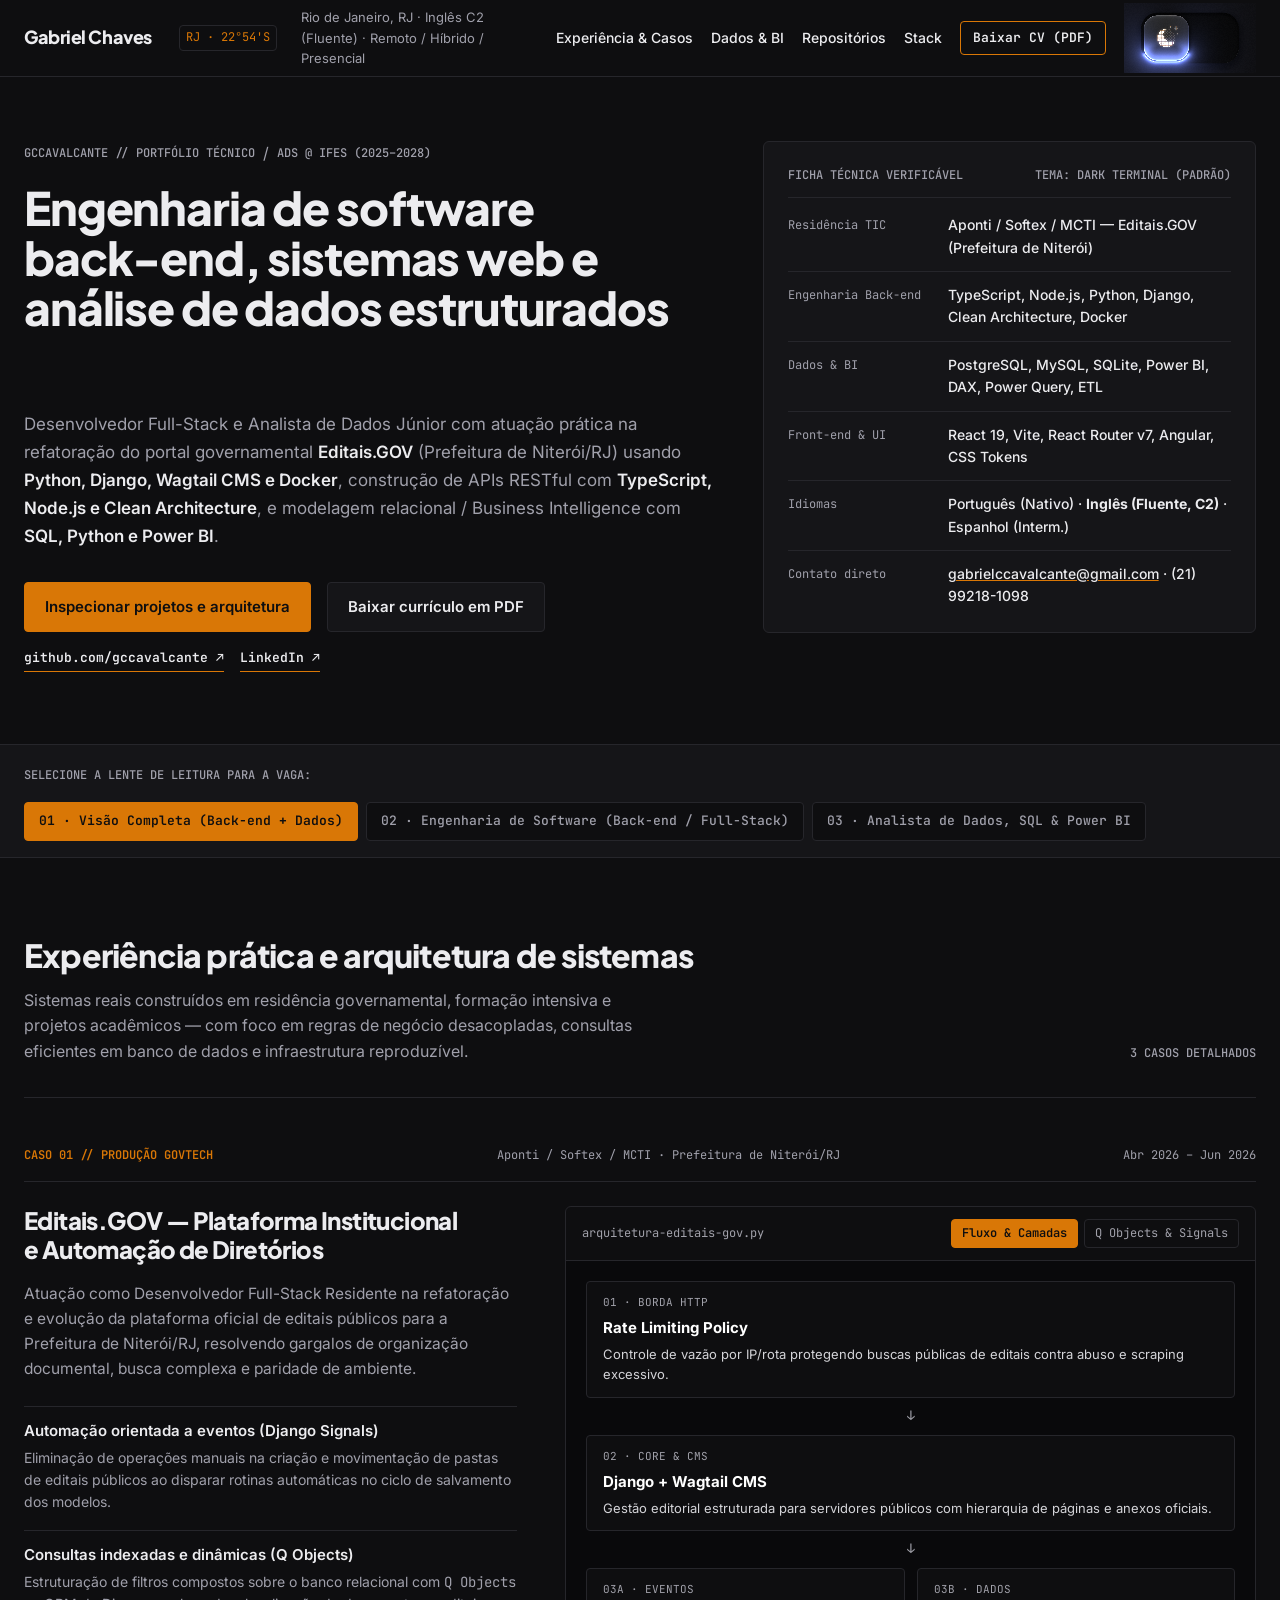
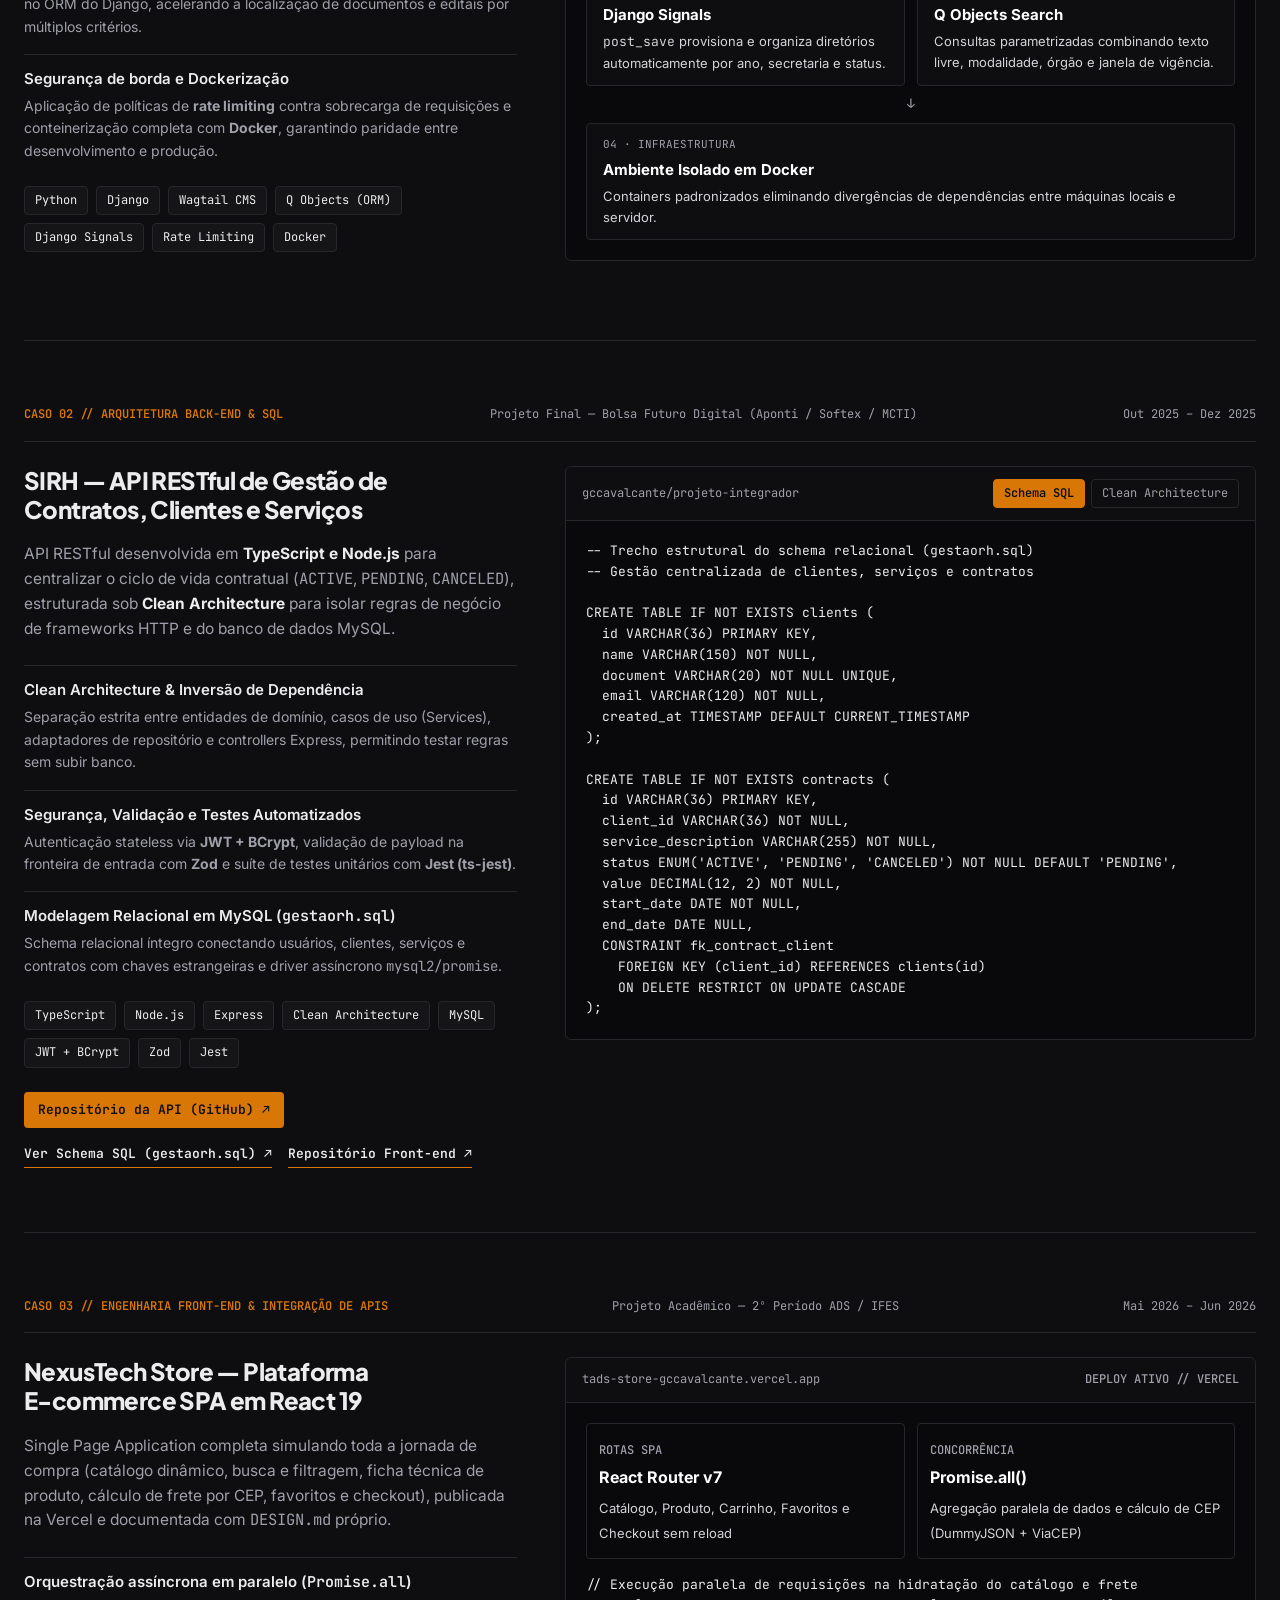
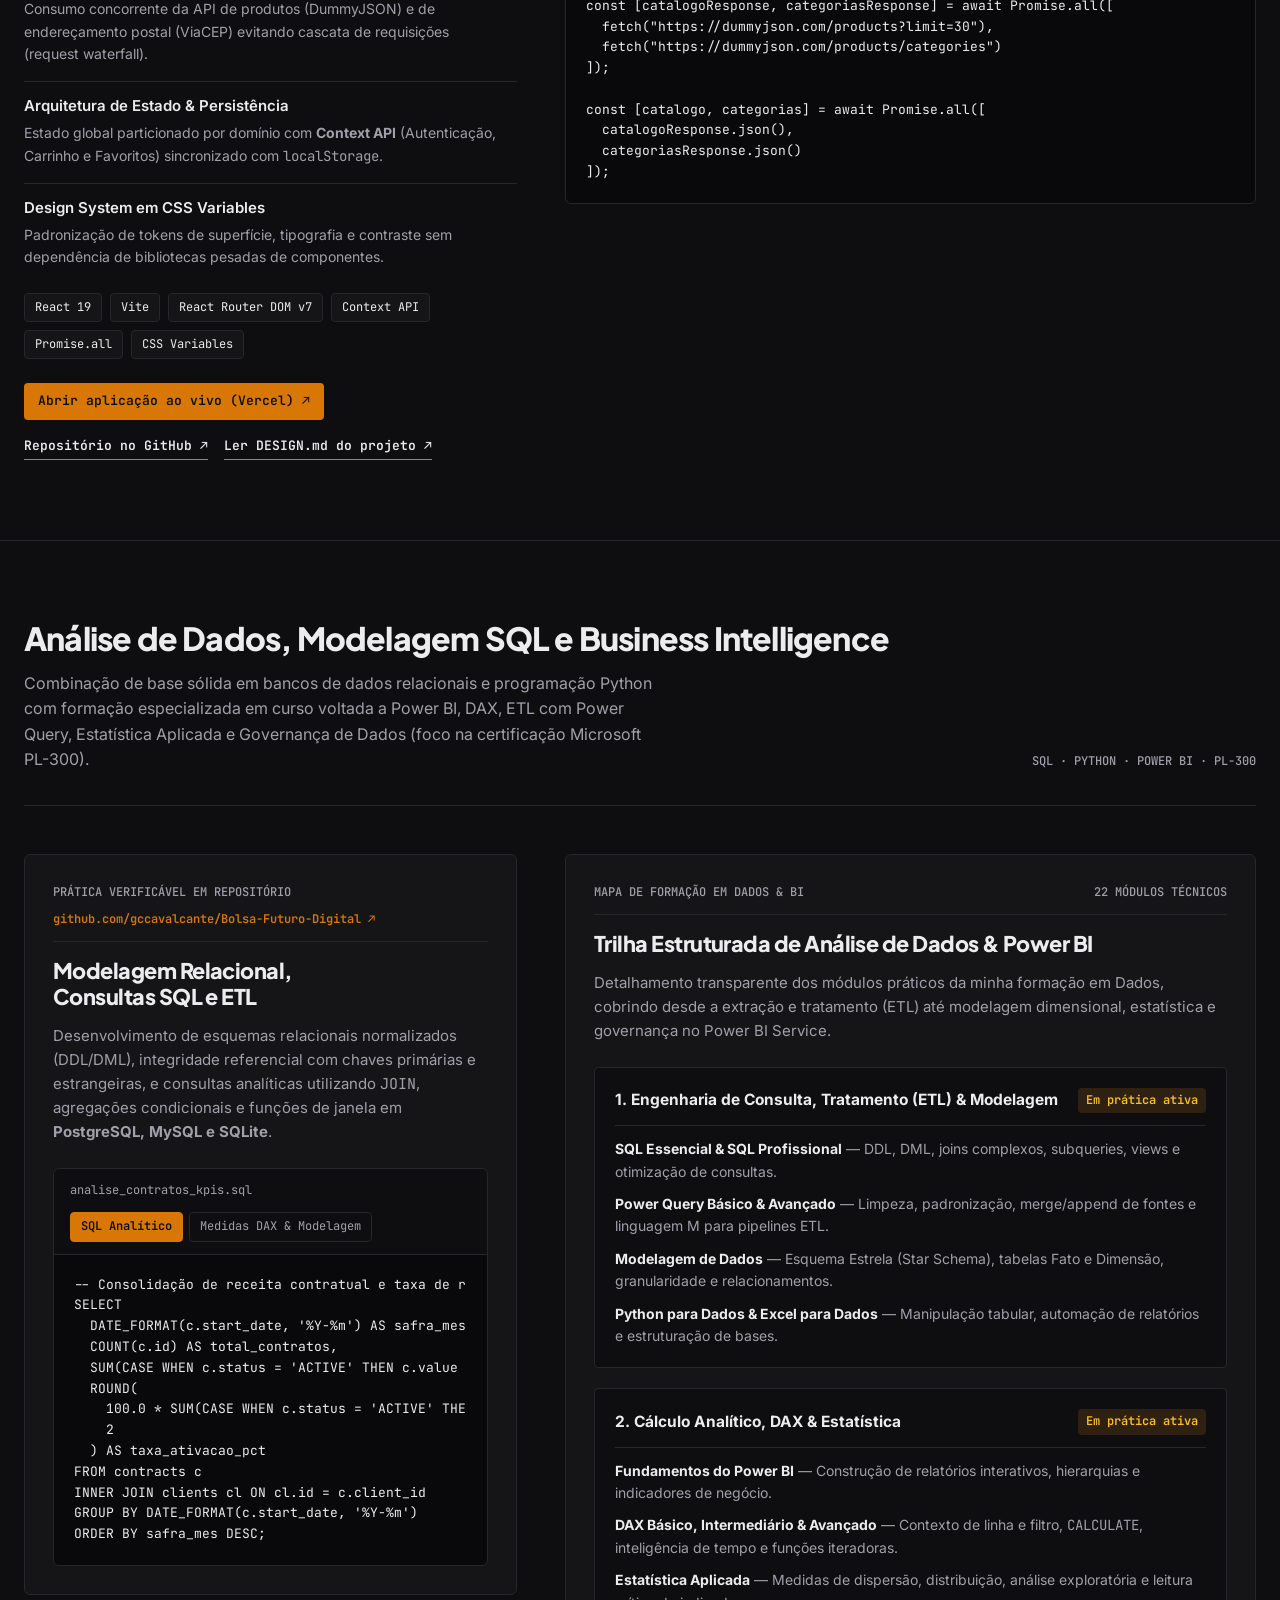
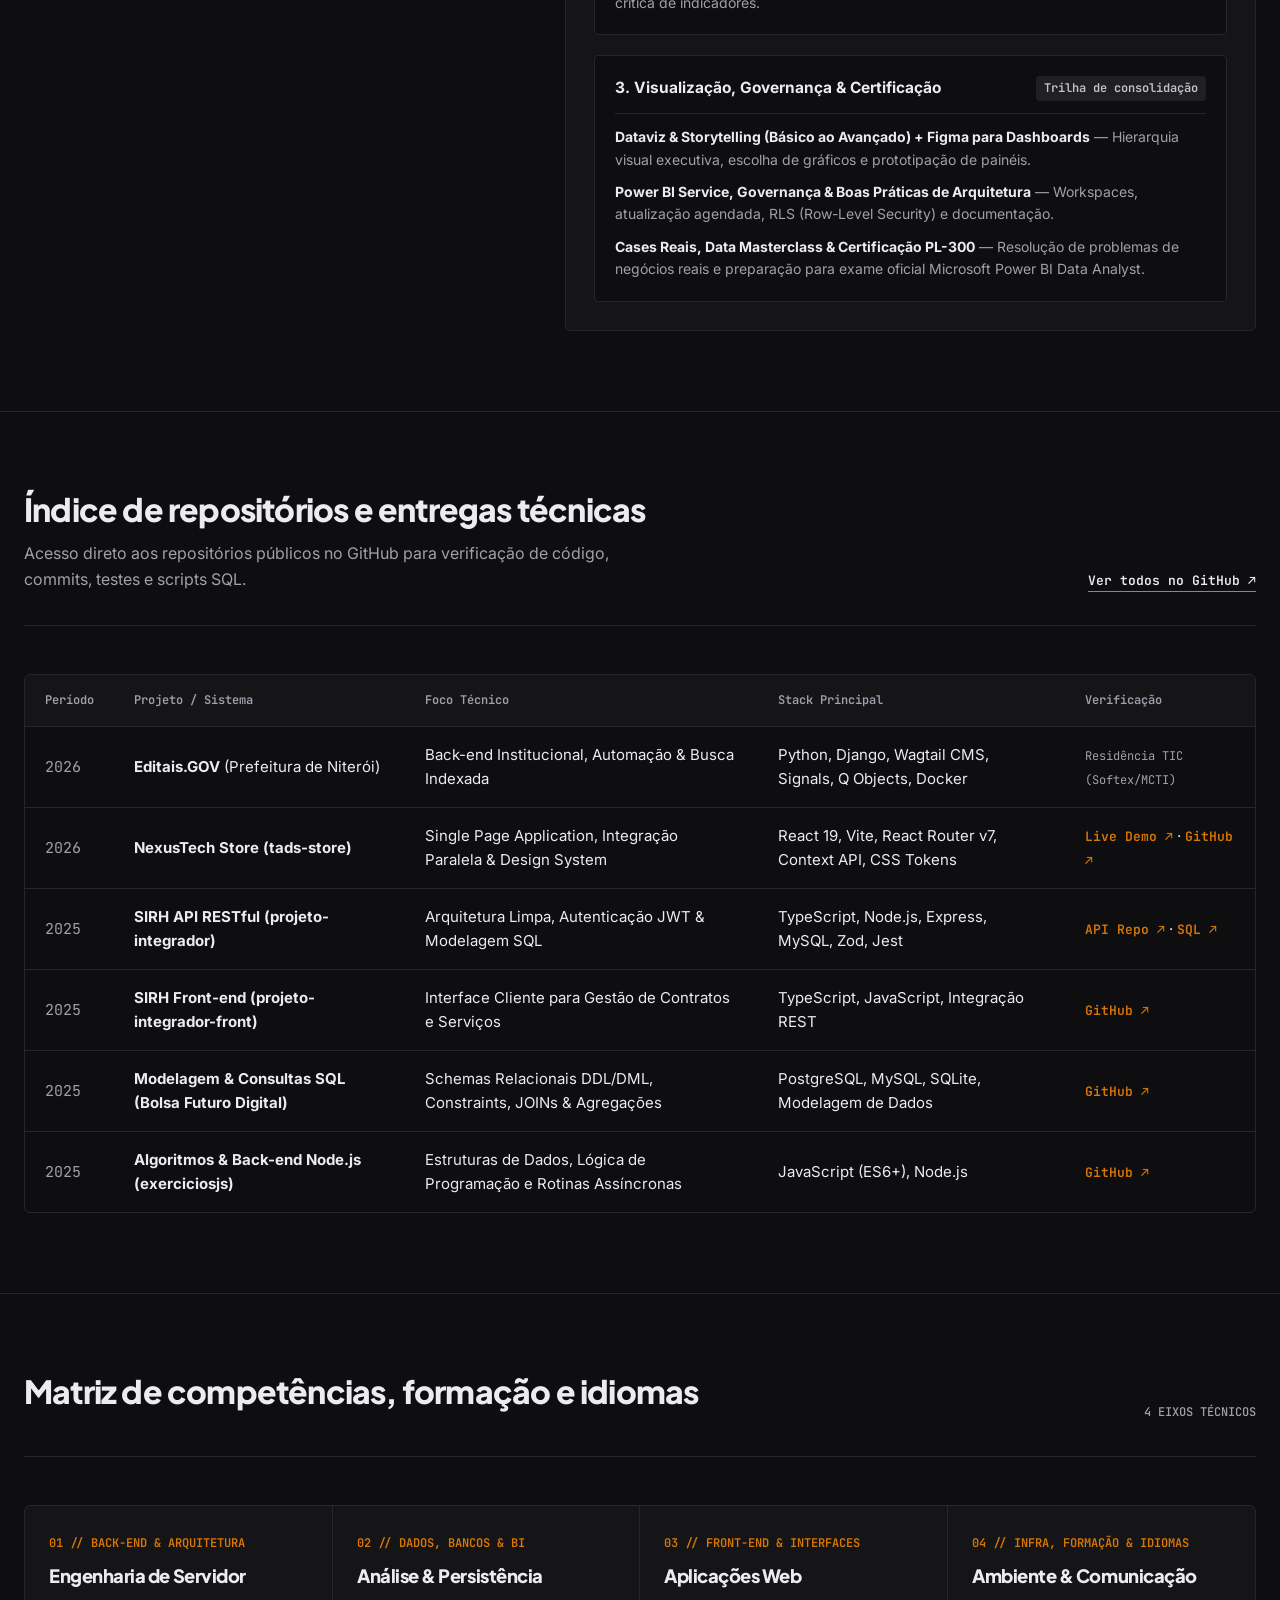
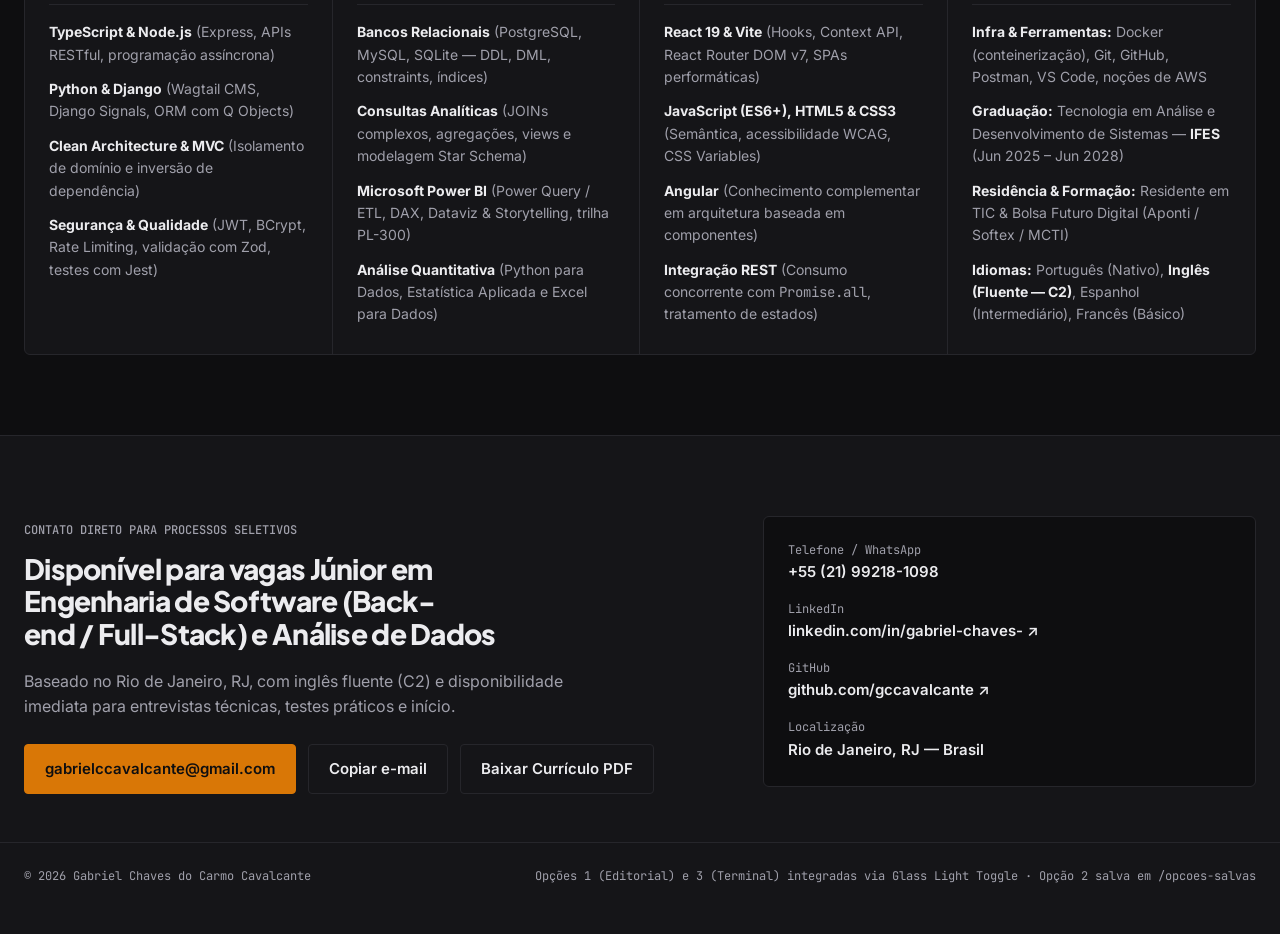
==== index.html @ 75390a4c "feat: portfolio tecnico Gabriel Chaves com WebGL2 Glass Light Toggle" ====
<!DOCTYPE html>
<html lang="pt-BR" data-direction="terminal" data-lens="all">
<head>
  <meta charset="UTF-8" />
  <meta name="viewport" content="width=device-width, initial-scale=1.0" />
  <title>Gabriel Chaves — Engenharia de Software (Back-end & Full-Stack) e Análise de Dados</title>
  <meta name="description" content="Portfólio técnico de Gabriel Chaves do Carmo Cavalcante. Desenvolvedor Full-Stack (TypeScript, Node.js, Python/Django, React) e Analista de Dados (SQL, Power BI, DAX, ETL) no Rio de Janeiro." />
  <link rel="preconnect" href="https://fonts.googleapis.com" />
  <link rel="preconnect" href="https://fonts.gstatic.com" crossorigin />
  <link href="https://fonts.googleapis.com/css2?family=IBM+Plex+Mono:wght@400;500;600&family=Inter:wght@400;500;600;700&family=JetBrains+Mono:wght@400;500;600&family=Plus+Jakarta+Sans:wght@600;700;800&family=Source+Sans+3:wght@400;600;700&family=Space+Grotesk:wght@600;700&family=Syne:wght@700;800&display=swap" rel="stylesheet" />
  <link rel="stylesheet" href="./styles.css" />
</head>
<body>
  <a class="skip-link" href="#conteudo-principal">Ir para o conteúdo principal</a>

  <!-- CABEÇALHO ESTRUTURAL COM GLASS LIGHT TOGGLE -->
  <header class="site-header">
    <div class="shell header-grid">
      <div class="brand-cell">
        <a href="#topo" class="brand-name">Gabriel Chaves</a>
        <span class="meta-tag spec-coord" aria-hidden="true">RJ · 22°54'S</span>
      </div>
      <div class="status-cell">
        <span class="meta-inline">Rio de Janeiro, RJ · Inglês C2 (Fluente) · Remoto / Híbrido / Presencial</span>
      </div>
      <nav class="nav-cell" aria-label="Navegação principal">
        <a href="#experiencia">Experiência &amp; Casos</a>
        <a href="#dados">Dados &amp; BI</a>
        <a href="#arquivo">Repositórios</a>
        <a href="#matriz">Stack</a>
        <a href="./curriculo-gabriel-chaves.pdf" download="Curriculo-Gabriel-Chaves.pdf" class="nav-cv-link">Baixar CV (PDF)</a>
        <div class="header-toggle-slot">
          <canvas
            id="glass-toggle-header"
            class="glass-toggle-canvas"
            width="280"
            height="148"
            role="switch"
            tabindex="0"
            aria-checked="false"
            aria-label="Alternar entre Tema Escuro (Padrão) e Tema Claro. Clique ou arraste a lente."
          ></canvas>
        </div>
      </nav>
    </div>
  </header>

  <main id="conteudo-principal">
    <!-- HERO ASSIMÉTRICO (7 / 5 COLUNAS) -->
    <section id="topo" class="hero-section">
      <div class="shell hero-grid">
        <div class="hero-main">
          <div class="direction-badge-line">
            <span class="meta-code">GCCAVALCANTE // PORTFÓLIO TÉCNICO</span>
            <span class="meta-sep">/</span>
            <span class="meta-code">ADS @ IFES (2025–2028)</span>
          </div>

          <h1 class="hero-title" id="hero-headline">
            Engenharia de software back-end, sistemas web e análise de dados estruturados
          </h1>

          <p class="hero-lead" id="hero-summary">
            Desenvolvedor Full-Stack e Analista de Dados Júnior com atuação prática na refatoração do portal governamental <strong>Editais.GOV</strong> (Prefeitura de Niterói/RJ) usando <strong>Python, Django, Wagtail CMS e Docker</strong>, construção de APIs RESTful com <strong>TypeScript, Node.js e Clean Architecture</strong>, e modelagem relacional / Business Intelligence com <strong>SQL, Python e Power BI</strong>.
          </p>

          <div class="hero-actions">
            <a href="#experiencia" class="btn-primary">Inspecionar projetos e arquitetura</a>
            <a href="./curriculo-gabriel-chaves.pdf" download="Curriculo-Gabriel-Chaves.pdf" class="btn-secondary">Baixar currículo em PDF</a>
            <a href="https://github.com/gccavalcante" target="_blank" rel="noopener noreferrer" class="text-action-link">github.com/gccavalcante ↗</a>
            <a href="https://www.linkedin.com/in/gabriel-chaves-/" target="_blank" rel="noopener noreferrer" class="text-action-link">LinkedIn ↗</a>
          </div>
        </div>

        <aside class="hero-dossier" aria-label="Ficha técnica resumida">
          <div class="dossier-header">
            <span class="meta-code">FICHA TÉCNICA VERIFICÁVEL</span>
            <span class="meta-code" id="theme-status-label">TEMA PADRÃO: DARK TERMINAL</span>
          </div>
          <dl class="dossier-list">
            <div class="dossier-row">
              <dt>Residência TIC</dt>
              <dd>Aponti / Softex / MCTI — Editais.GOV (Prefeitura de Niterói)</dd>
            </div>
            <div class="dossier-row">
              <dt>Engenharia Back-end</dt>
              <dd>TypeScript, Node.js, Python, Django, Clean Architecture, Docker</dd>
            </div>
            <div class="dossier-row">
              <dt>Dados &amp; BI</dt>
              <dd>PostgreSQL, MySQL, SQLite, Power BI, DAX, Power Query, ETL</dd>
            </div>
            <div class="dossier-row">
              <dt>Front-end &amp; UI</dt>
              <dd>React 19, Vite, React Router v7, Angular, CSS Tokens</dd>
            </div>
            <div class="dossier-row">
              <dt>Idiomas</dt>
              <dd>Português (Nativo) · <strong>Inglês (Fluente, C2)</strong> · Espanhol (Interm.)</dd>
            </div>
            <div class="dossier-row">
              <dt>Contato direto</dt>
              <dd><a href="mailto:gabrielccavalcante@gmail.com">gabrielccavalcante@gmail.com</a> · (21) 99218-1098</dd>
            </div>
          </dl>
        </aside>
      </div>
    </section>

    <!-- SELETOR DE LENTE TÉCNICA (ELEMENTO EXCLUSIVO DO PORTFÓLIO) -->
    <section class="lens-bar-section" aria-label="Filtro de foco por área de atuação">
      <div class="shell lens-bar-grid">
        <div class="lens-label-col">
          <span class="meta-code">SELECIONE A LENTE DE LEITURA PARA A VAGA:</span>
        </div>
        <div class="lens-controls" role="group" aria-label="Filtrar portfólio por foco">
          <button type="button" class="lens-btn is-active" data-lens-target="all" aria-pressed="true">
            01 · Visão Completa (Back-end + Dados)
          </button>
          <button type="button" class="lens-btn" data-lens-target="backend" aria-pressed="false">
            02 · Engenharia de Software (Back-end / Full-Stack)
          </button>
          <button type="button" class="lens-btn" data-lens-target="data" aria-pressed="false">
            03 · Analista de Dados, SQL &amp; Power BI
          </button>
        </div>
      </div>
    </section>

    <!-- SEÇÃO 1 · EXPERIÊNCIA EM PRODUÇÃO E ESTUDOS DE CASO DE ENGENHARIA -->
    <section id="experiencia" class="cases-section">
      <div class="shell">
        <div class="section-heading-row">
          <div>
            <h2 class="section-title">Experiência prática e arquitetura de sistemas</h2>
            <p class="section-desc">
              Sistemas reais construídos em residência governamental, formação intensiva e projetos acadêmicos — com foco em regras de negócio desacopladas, consultas eficientes em banco de dados e infraestrutura reproduzível.
            </p>
          </div>
          <div class="section-meta-col">
            <span class="meta-code">3 CASOS DETALHADOS</span>
          </div>
        </div>

        <!-- CASO 01: EDITAIS.GOV -->
        <article class="case-study" data-domain="backend data">
          <div class="case-meta-strip">
            <span class="case-index">CASO 01 // PRODUÇÃO GOVTECH</span>
            <span class="case-org">Aponti / Softex / MCTI · Prefeitura de Niterói/RJ</span>
            <span class="case-date">Abr 2026 – Jun 2026</span>
          </div>

          <div class="case-body-grid">
            <div class="case-narrative">
              <h3 class="case-title">Editais.GOV — Plataforma Institucional e Automação de Diretórios</h3>
              <p class="case-summary">
                Atuação como Desenvolvedor Full-Stack Residente na refatoração e evolução da plataforma oficial de editais públicos para a Prefeitura de Niterói/RJ, resolvendo gargalos de organização documental, busca complexa e paridade de ambiente.
              </p>

              <dl class="decision-grid">
                <div class="decision-item">
                  <dt>Automação orientada a eventos (Django Signals)</dt>
                  <dd>Eliminação de operações manuais na criação e movimentação de pastas de editais públicos ao disparar rotinas automáticas no ciclo de salvamento dos modelos.</dd>
                </div>
                <div class="decision-item">
                  <dt>Consultas indexadas e dinâmicas (Q Objects)</dt>
                  <dd>Estruturação de filtros compostos sobre o banco relacional com <code>Q Objects</code> no ORM do Django, acelerando a localização de documentos e editais por múltiplos critérios.</dd>
                </div>
                <div class="decision-item">
                  <dt>Segurança de borda e Dockerização</dt>
                  <dd>Aplicação de políticas de <strong>rate limiting</strong> contra sobrecarga de requisições e conteinerização completa com <strong>Docker</strong>, garantindo paridade entre desenvolvimento e produção.</dd>
                </div>
              </dl>

              <div class="stack-row" aria-label="Tecnologias utilizadas no Editais.GOV">
                <span class="tech-tag">Python</span>
                <span class="tech-tag">Django</span>
                <span class="tech-tag">Wagtail CMS</span>
                <span class="tech-tag">Q Objects (ORM)</span>
                <span class="tech-tag">Django Signals</span>
                <span class="tech-tag">Rate Limiting</span>
                <span class="tech-tag">Docker</span>
              </div>
            </div>

            <div class="case-artifact">
              <div class="artifact-window">
                <div class="artifact-header">
                  <span class="artifact-title">arquitetura-editais-gov.py</span>
                  <div class="artifact-tabs" role="tablist" aria-label="Inspeção técnica Editais.GOV">
                    <button type="button" class="artifact-tab is-active" data-tab-group="editais" data-tab-target="editais-flow" role="tab" aria-selected="true">Fluxo &amp; Camadas</button>
                    <button type="button" class="artifact-tab" data-tab-group="editais" data-tab-target="editais-code" role="tab" aria-selected="false">Q Objects &amp; Signals</button>
                  </div>
                </div>

                <div class="artifact-panel is-active" id="editais-flow" role="tabpanel">
                  <div class="arch-diagram">
                    <div class="arch-node">
                      <span class="arch-step">01 · BORDA HTTP</span>
                      <strong>Rate Limiting Policy</strong>
                      <p>Controle de vazão por IP/rota protegendo buscas públicas de editais contra abuso e scraping excessivo.</p>
                    </div>
                    <div class="arch-connector" aria-hidden="true">↓</div>
                    <div class="arch-node">
                      <span class="arch-step">02 · CORE &amp; CMS</span>
                      <strong>Django + Wagtail CMS</strong>
                      <p>Gestão editorial estruturada para servidores públicos com hierarquia de páginas e anexos oficiais.</p>
                    </div>
                    <div class="arch-connector" aria-hidden="true">↓</div>
                    <div class="arch-split">
                      <div class="arch-node">
                        <span class="arch-step">03A · EVENTOS</span>
                        <strong>Django Signals</strong>
                        <p><code>post_save</code> provisiona e organiza diretórios automaticamente por ano, secretaria e status.</p>
                      </div>
                      <div class="arch-node">
                        <span class="arch-step">03B · DADOS</span>
                        <strong>Q Objects Search</strong>
                        <p>Consultas parametrizadas combinando texto livre, modalidade, órgão e janela de vigência.</p>
                      </div>
                    </div>
                    <div class="arch-connector" aria-hidden="true">↓</div>
                    <div class="arch-node">
                      <span class="arch-step">04 · INFRAESTRUTURA</span>
                      <strong>Ambiente Isolado em Docker</strong>
                      <p>Containers padronizados eliminando divergências de dependências entre máquinas locais e servidor.</p>
                    </div>
                  </div>
                </div>

                <div class="artifact-panel" id="editais-code" role="tabpanel" hidden>
<pre class="code-view"><code># Estrutura representativa da busca indexada (Q Objects)
# e automação de diretórios com Django Signals

from django.db.models import Q
from django.db.models.signals import post_save
from django.dispatch import receiver

def buscar_editais_indexados(termo: str, secretaria: str | None, status: str | None):
    filtro = Q(publicado=True)
    if termo:
        filtro &amp;= (
            Q(numero_edital__icontains=termo)
            | Q(titulo__icontains=termo)
            | Q(objeto_resumo__icontains=termo)
        )
    if secretaria:
        filtro &amp;= Q(secretaria__sigla__iexact=secretaria)
    if status:
        filtro &amp;= Q(situacao=status)

    return (
        EditalPagina.objects.filter(filtro)
        .select_related("secretaria")
        .order_by("-data_publicacao")
    )

@receiver(post_save, sender=EditalPagina)
def organizar_diretorio_edital(sender, instance, created, **kwargs):
    # Garante árvore padronizada /ano/secretaria/numero_edital sem ação manual
    instance.sincronizar_estrutura_arquivos()</code></pre>
                </div>
              </div>
            </div>
          </div>
        </article>

        <!-- CASO 02: SIRH API RESTFUL -->
        <article class="case-study" data-domain="backend data">
          <div class="case-meta-strip">
            <span class="case-index">CASO 02 // ARQUITETURA BACK-END &amp; SQL</span>
            <span class="case-org">Projeto Final — Bolsa Futuro Digital (Aponti / Softex / MCTI)</span>
            <span class="case-date">Out 2025 – Dez 2025</span>
          </div>

          <div class="case-body-grid">
            <div class="case-narrative">
              <h3 class="case-title">SIRH — API RESTful de Gestão de Contratos, Clientes e Serviços</h3>
              <p class="case-summary">
                API RESTful desenvolvida em <strong>TypeScript e Node.js</strong> para centralizar o ciclo de vida contratual (<code>ACTIVE</code>, <code>PENDING</code>, <code>CANCELED</code>), estruturada sob <strong>Clean Architecture</strong> para isolar regras de negócio de frameworks HTTP e do banco de dados MySQL.
              </p>

              <dl class="decision-grid">
                <div class="decision-item">
                  <dt>Clean Architecture &amp; Inversão de Dependência</dt>
                  <dd>Separação estrita entre entidades de domínio, casos de uso (Services), adaptadores de repositório e controllers Express, permitindo testar regras sem subir banco.</dd>
                </div>
                <div class="decision-item">
                  <dt>Segurança, Validação e Testes Automatizados</dt>
                  <dd>Autenticação stateless via <strong>JWT + BCrypt</strong>, validação de payload na fronteira de entrada com <strong>Zod</strong> e suíte de testes unitários com <strong>Jest (ts-jest)</strong>.</dd>
                </div>
                <div class="decision-item">
                  <dt>Modelagem Relacional em MySQL (<code>gestaorh.sql</code>)</dt>
                  <dd>Schema relacional íntegro conectando usuários, clientes, serviços e contratos com chaves estrangeiras e driver assíncrono <code>mysql2/promise</code>.</dd>
                </div>
              </dl>

              <div class="stack-row" aria-label="Tecnologias utilizadas no SIRH">
                <span class="tech-tag">TypeScript</span>
                <span class="tech-tag">Node.js</span>
                <span class="tech-tag">Express</span>
                <span class="tech-tag">Clean Architecture</span>
                <span class="tech-tag">MySQL</span>
                <span class="tech-tag">JWT + BCrypt</span>
                <span class="tech-tag">Zod</span>
                <span class="tech-tag">Jest</span>
              </div>

              <div class="case-links">
                <a href="https://github.com/gccavalcante/projeto-integrador" target="_blank" rel="noopener noreferrer" class="case-link-primary">Repositório da API (GitHub) ↗</a>
                <a href="https://github.com/gccavalcante/projeto-integrador/blob/main/gestaorh.sql" target="_blank" rel="noopener noreferrer" class="case-link-secondary">Ver Schema SQL (gestaorh.sql) ↗</a>
                <a href="https://github.com/gccavalcante/projeto-integrador-front" target="_blank" rel="noopener noreferrer" class="case-link-secondary">Repositório Front-end ↗</a>
              </div>
            </div>

            <div class="case-artifact">
              <div class="artifact-window">
                <div class="artifact-header">
                  <span class="artifact-title">gccavalcante/projeto-integrador</span>
                  <div class="artifact-tabs" role="tablist" aria-label="Inspeção técnica SIRH">
                    <button type="button" class="artifact-tab is-active" data-tab-group="sirh" data-tab-target="sirh-sql" role="tab" aria-selected="true">Schema SQL</button>
                    <button type="button" class="artifact-tab" data-tab-group="sirh" data-tab-target="sirh-clean" role="tab" aria-selected="false">Clean Architecture</button>
                  </div>
                </div>

                <div class="artifact-panel is-active" id="sirh-sql" role="tabpanel">
<pre class="code-view"><code>-- Trecho estrutural do schema relacional (gestaorh.sql)
-- Gestão centralizada de clientes, serviços e contratos

CREATE TABLE IF NOT EXISTS clients (
  id VARCHAR(36) PRIMARY KEY,
  name VARCHAR(150) NOT NULL,
  document VARCHAR(20) NOT NULL UNIQUE,
  email VARCHAR(120) NOT NULL,
  created_at TIMESTAMP DEFAULT CURRENT_TIMESTAMP
);

CREATE TABLE IF NOT EXISTS contracts (
  id VARCHAR(36) PRIMARY KEY,
  client_id VARCHAR(36) NOT NULL,
  service_description VARCHAR(255) NOT NULL,
  status ENUM('ACTIVE', 'PENDING', 'CANCELED') NOT NULL DEFAULT 'PENDING',
  value DECIMAL(12, 2) NOT NULL,
  start_date DATE NOT NULL,
  end_date DATE NULL,
  CONSTRAINT fk_contract_client
    FOREIGN KEY (client_id) REFERENCES clients(id)
    ON DELETE RESTRICT ON UPDATE CASCADE
);</code></pre>
                </div>

                <div class="artifact-panel" id="sirh-clean" role="tabpanel" hidden>
<pre class="code-view"><code>src/
├── domain/            # Entidades e interfaces de contrato puras
│   ├── entities/      # Regras de transição ACTIVE / PENDING / CANCELED
│   └── repositories/  # Contratos desacoplados do MySQL
├── services/          # Casos de uso e orquestração de negócio
├── controllers/       # Recepção HTTP, validação Zod e códigos REST
├── adapters/          # Implementação mysql2/promise + middlewares JWT
└── tests/             # Testes unitários isolados com Jest + ts-jest</code></pre>
                </div>
              </div>
            </div>
          </div>
        </article>

        <!-- CASO 03: NEXUSTECH STORE -->
        <article class="case-study" data-domain="backend">
          <div class="case-meta-strip">
            <span class="case-index">CASO 03 // ENGENHARIA FRONT-END &amp; INTEGRAÇÃO DE APIS</span>
            <span class="case-org">Projeto Acadêmico — 2º Período ADS / IFES</span>
            <span class="case-date">Mai 2026 – Jun 2026</span>
          </div>

          <div class="case-body-grid">
            <div class="case-narrative">
              <h3 class="case-title">NexusTech Store — Plataforma E-commerce SPA em React 19</h3>
              <p class="case-summary">
                Single Page Application completa simulando toda a jornada de compra (catálogo dinâmico, busca e filtragem, ficha técnica de produto, cálculo de frete por CEP, favoritos e checkout), publicada na Vercel e documentada com <code>DESIGN.md</code> próprio.
              </p>

              <dl class="decision-grid">
                <div class="decision-item">
                  <dt>Orquestração assíncrona em paralelo (<code>Promise.all</code>)</dt>
                  <dd>Consumo concorrente da API de produtos (DummyJSON) e de endereçamento postal (ViaCEP) evitando cascata de requisições (request waterfall).</dd>
                </div>
                <div class="decision-item">
                  <dt>Arquitetura de Estado &amp; Persistência</dt>
                  <dd>Estado global particionado por domínio com <strong>Context API</strong> (Autenticação, Carrinho e Favoritos) sincronizado com <code>localStorage</code>.</dd>
                </div>
                <div class="decision-item">
                  <dt>Design System em CSS Variables</dt>
                  <dd>Padronização de tokens de superfície, tipografia e contraste sem dependência de bibliotecas pesadas de componentes.</dd>
                </div>
              </dl>

              <div class="stack-row" aria-label="Tecnologias utilizadas na NexusTech Store">
                <span class="tech-tag">React 19</span>
                <span class="tech-tag">Vite</span>
                <span class="tech-tag">React Router DOM v7</span>
                <span class="tech-tag">Context API</span>
                <span class="tech-tag">Promise.all</span>
                <span class="tech-tag">CSS Variables</span>
              </div>

              <div class="case-links">
                <a href="https://tads-store-gccavalcante.vercel.app/" target="_blank" rel="noopener noreferrer" class="case-link-primary">Abrir aplicação ao vivo (Vercel) ↗</a>
                <a href="https://github.com/gccavalcante/tads-store" target="_blank" rel="noopener noreferrer" class="case-link-secondary">Repositório no GitHub ↗</a>
                <a href="https://github.com/gccavalcante/tads-store/blob/main/DESIGN.md" target="_blank" rel="noopener noreferrer" class="case-link-secondary">Ler DESIGN.md do projeto ↗</a>
              </div>
            </div>

            <div class="case-artifact">
              <div class="artifact-window">
                <div class="artifact-header">
                  <span class="artifact-title">tads-store-gccavalcante.vercel.app</span>
                  <span class="meta-code">DEPLOY ATIVO // VERCEL</span>
                </div>
                <div class="artifact-panel is-active">
                  <div class="spa-architecture-spec">
                    <div class="spa-metric-grid">
                      <div class="spa-metric-cell">
                        <span class="meta-code">ROTAS SPA</span>
                        <strong>React Router v7</strong>
                        <span>Catálogo, Produto, Carrinho, Favoritos e Checkout sem reload</span>
                      </div>
                      <div class="spa-metric-cell">
                        <span class="meta-code">CONCORRÊNCIA</span>
                        <strong>Promise.all()</strong>
                        <span>Agregação paralela de dados e cálculo de CEP (DummyJSON + ViaCEP)</span>
                      </div>
                    </div>
<pre class="code-view"><code>// Execução paralela de requisições na hidratação do catálogo e frete
const [catalogoResponse, categoriasResponse] = await Promise.all([
  fetch("https://dummyjson.com/products?limit=30"),
  fetch("https://dummyjson.com/products/categories")
]);

const [catalogo, categorias] = await Promise.all([
  catalogoResponse.json(),
  categoriasResponse.json()
]);</code></pre>
                  </div>
                </div>
              </div>
            </div>
          </div>
        </article>
      </div>
    </section>

    <!-- SEÇÃO 2 · ENGENHARIA & ANÁLISE DE DADOS (SQL + TRILHA POWER BI / ANALYTICS) -->
    <section id="dados" class="data-section" data-domain="data">
      <div class="shell">
        <div class="section-heading-row">
          <div>
            <h2 class="section-title">Análise de Dados, Modelagem SQL e Business Intelligence</h2>
            <p class="section-desc">
              Combinação de base sólida em bancos de dados relacionais e programação Python com formação especializada em curso voltada a Power BI, DAX, ETL com Power Query, Estatística Aplicada e Governança de Dados (foco na certificação Microsoft PL-300).
            </p>
          </div>
          <div class="section-meta-col">
            <span class="meta-code">SQL · PYTHON · POWER BI · PL-300</span>
          </div>
        </div>

        <div class="data-split-grid">
          <!-- COLUNA ESQUERDA: PRÁTICA SQL, MODELAGEM & CONSULTAS ANALÍTICAS -->
          <div class="data-practice-col">
            <div class="data-card-block">
              <div class="block-header-line">
                <span class="meta-code">PRÁTICA VERIFICÁVEL EM REPOSITÓRIO</span>
                <a href="https://github.com/gccavalcante/Bolsa-Futuro-Digital" target="_blank" rel="noopener noreferrer" class="inline-repo-link">github.com/gccavalcante/Bolsa-Futuro-Digital ↗</a>
              </div>
              <h3 class="subsection-title">Modelagem Relacional, Consultas SQL e ETL</h3>
              <p class="subsection-text">
                Desenvolvimento de esquemas relacionais normalizados (DDL/DML), integridade referencial com chaves primárias e estrangeiras, e consultas analíticas utilizando <code>JOIN</code>, agregações condicionais e funções de janela em <strong>PostgreSQL, MySQL e SQLite</strong>.
              </p>

              <div class="artifact-window data-sql-window">
                <div class="artifact-header">
                  <span class="artifact-title">analise_contratos_kpis.sql</span>
                  <div class="artifact-tabs" role="tablist" aria-label="Exemplos de consultas de dados">
                    <button type="button" class="artifact-tab is-active" data-tab-group="dataquery" data-tab-target="query-sql" role="tab" aria-selected="true">SQL Analítico</button>
                    <button type="button" class="artifact-tab" data-tab-group="dataquery" data-tab-target="query-dax" role="tab" aria-selected="false">Medidas DAX &amp; Modelagem</button>
                  </div>
                </div>
                <div class="artifact-panel is-active" id="query-sql" role="tabpanel">
<pre class="code-view"><code>-- Consolidação de receita contratual e taxa de retenção por status
SELECT
  DATE_FORMAT(c.start_date, '%Y-%m') AS safra_mes,
  COUNT(c.id) AS total_contratos,
  SUM(CASE WHEN c.status = 'ACTIVE' THEN c.value ELSE 0 END) AS receita_ativa,
  ROUND(
    100.0 * SUM(CASE WHEN c.status = 'ACTIVE' THEN 1 ELSE 0 END) / COUNT(c.id),
    2
  ) AS taxa_ativacao_pct
FROM contracts c
INNER JOIN clients cl ON cl.id = c.client_id
GROUP BY DATE_FORMAT(c.start_date, '%Y-%m')
ORDER BY safra_mes DESC;</code></pre>
                </div>
                <div class="artifact-panel" id="query-dax" role="tabpanel" hidden>
<pre class="code-view"><code>// Medidas DAX sobre modelo Star Schema (FatoContratos + dCalendario)
Receita Ativa =
CALCULATE(
    SUM(fContratos[ValorContrato]),
    fContratos[Status] = "ACTIVE"
)

Receita YoY % =
VAR ReceitaAtual = [Receita Ativa]
VAR ReceitaAnoAnterior =
    CALCULATE([Receita Ativa], SAMEPERIODLASTYEAR(dCalendario[Data]))
RETURN
    DIVIDE(ReceitaAtual - ReceitaAnoAnterior, ReceitaAnoAnterior, 0)</code></pre>
                </div>
              </div>
            </div>
          </div>

          <!-- COLUNA DIREITA: MATRIZ COMPLETA DA TRILHA DE DADOS (DA IMAGEM ENVIADA) -->
          <div class="data-curriculum-col">
            <div class="data-card-block">
              <div class="block-header-line">
                <span class="meta-code">MAPA DE FORMAÇÃO EM DADOS &amp; BI</span>
                <span class="meta-code">22 MÓDULOS TÉCNICOS</span>
              </div>
              <h3 class="subsection-title">Trilha Estruturada de Análise de Dados &amp; Power BI</h3>
              <p class="subsection-text">
                Detalhamento transparente dos módulos práticos da minha formação em Dados, cobrindo desde a extração e tratamento (ETL) até modelagem dimensional, estatística e governança no Power BI Service.
              </p>

              <div class="curriculum-groups">
                <div class="curriculum-group">
                  <div class="curriculum-group-head">
                    <h4>1. Engenharia de Consulta, Tratamento (ETL) &amp; Modelagem</h4>
                    <span class="status-tag status-active">Em prática ativa</span>
                  </div>
                  <ul class="module-list">
                    <li><strong>SQL Essencial &amp; SQL Profissional</strong> — DDL, DML, joins complexos, subqueries, views e otimização de consultas.</li>
                    <li><strong>Power Query Básico &amp; Avançado</strong> — Limpeza, padronização, merge/append de fontes e linguagem M para pipelines ETL.</li>
                    <li><strong>Modelagem de Dados</strong> — Esquema Estrela (Star Schema), tabelas Fato e Dimensão, granularidade e relacionamentos.</li>
                    <li><strong>Python para Dados &amp; Excel para Dados</strong> — Manipulação tabular, automação de relatórios e estruturação de bases.</li>
                  </ul>
                </div>

                <div class="curriculum-group">
                  <div class="curriculum-group-head">
                    <h4>2. Cálculo Analítico, DAX &amp; Estatística</h4>
                    <span class="status-tag status-active">Em prática ativa</span>
                  </div>
                  <ul class="module-list">
                    <li><strong>Fundamentos do Power BI</strong> — Construção de relatórios interativos, hierarquias e indicadores de negócio.</li>
                    <li><strong>DAX Básico, Intermediário &amp; Avançado</strong> — Contexto de linha e filtro, <code>CALCULATE</code>, inteligência de tempo e funções iteradoras.</li>
                    <li><strong>Estatística Aplicada</strong> — Medidas de dispersão, distribuição, análise exploratória e leitura crítica de indicadores.</li>
                  </ul>
                </div>

                <div class="curriculum-group">
                  <div class="curriculum-group-head">
                    <h4>3. Visualização, Governança &amp; Certificação</h4>
                    <span class="status-tag status-progress">Trilha de consolidação</span>
                  </div>
                  <ul class="module-list">
                    <li><strong>Dataviz &amp; Storytelling (Básico ao Avançado) + Figma para Dashboards</strong> — Hierarquia visual executiva, escolha de gráficos e prototipação de painéis.</li>
                    <li><strong>Power BI Service, Governança &amp; Boas Práticas de Arquitetura</strong> — Workspaces, atualização agendada, RLS (Row-Level Security) e documentação.</li>
                    <li><strong>Cases Reais, Data Masterclass &amp; Certificação PL-300</strong> — Resolução de problemas de negócios reais e preparação para exame oficial Microsoft Power BI Data Analyst.</li>
                  </ul>
                </div>
              </div>
            </div>
          </div>
        </div>
      </div>
    </section>

    <!-- SEÇÃO 3 · ARQUIVO TÉCNICO DE REPOSITÓRIOS (TABELA INDEXADA) -->
    <section id="arquivo" class="archive-section">
      <div class="shell">
        <div class="section-heading-row">
          <div>
            <h2 class="section-title">Índice de repositórios e entregas técnicas</h2>
            <p class="section-desc">
              Acesso direto aos repositórios públicos no GitHub para verificação de código, commits, testes e scripts SQL.
            </p>
          </div>
          <div class="section-meta-col">
            <a href="https://github.com/gccavalcante?tab=repositories" target="_blank" rel="noopener noreferrer" class="text-action-link">Ver todos no GitHub ↗</a>
          </div>
        </div>

        <div class="table-scroll-wrap">
          <table class="repo-table">
            <thead>
              <tr>
                <th scope="col">Período</th>
                <th scope="col">Projeto / Sistema</th>
                <th scope="col">Foco Técnico</th>
                <th scope="col">Stack Principal</th>
                <th scope="col">Verificação</th>
              </tr>
            </thead>
            <tbody>
              <tr data-domain="backend data">
                <td class="num-cell">2026</td>
                <td><strong>Editais.GOV</strong> (Prefeitura de Niterói)</td>
                <td>Back-end Institucional, Automação &amp; Busca Indexada</td>
                <td>Python, Django, Wagtail CMS, Signals, Q Objects, Docker</td>
                <td><span class="repo-badge">Residência TIC (Softex/MCTI)</span></td>
              </tr>
              <tr data-domain="backend">
                <td class="num-cell">2026</td>
                <td><strong>NexusTech Store (tads-store)</strong></td>
                <td>Single Page Application, Integração Paralela &amp; Design System</td>
                <td>React 19, Vite, React Router v7, Context API, CSS Tokens</td>
                <td>
                  <a href="https://tads-store-gccavalcante.vercel.app/" target="_blank" rel="noopener noreferrer">Live Demo ↗</a> ·
                  <a href="https://github.com/gccavalcante/tads-store" target="_blank" rel="noopener noreferrer">GitHub ↗</a>
                </td>
              </tr>
              <tr data-domain="backend data">
                <td class="num-cell">2025</td>
                <td><strong>SIRH API RESTful (projeto-integrador)</strong></td>
                <td>Arquitetura Limpa, Autenticação JWT &amp; Modelagem SQL</td>
                <td>TypeScript, Node.js, Express, MySQL, Zod, Jest</td>
                <td>
                  <a href="https://github.com/gccavalcante/projeto-integrador" target="_blank" rel="noopener noreferrer">API Repo ↗</a> ·
                  <a href="https://github.com/gccavalcante/projeto-integrador/blob/main/gestaorh.sql" target="_blank" rel="noopener noreferrer">SQL ↗</a>
                </td>
              </tr>
              <tr data-domain="backend">
                <td class="num-cell">2025</td>
                <td><strong>SIRH Front-end (projeto-integrador-front)</strong></td>
                <td>Interface Cliente para Gestão de Contratos e Serviços</td>
                <td>TypeScript, JavaScript, Integração REST</td>
                <td>
                  <a href="https://github.com/gccavalcante/projeto-integrador-front" target="_blank" rel="noopener noreferrer">GitHub ↗</a>
                </td>
              </tr>
              <tr data-domain="data backend">
                <td class="num-cell">2025</td>
                <td><strong>Modelagem &amp; Consultas SQL (Bolsa Futuro Digital)</strong></td>
                <td>Schemas Relacionais DDL/DML, Constraints, JOINs &amp; Agregações</td>
                <td>PostgreSQL, MySQL, SQLite, Modelagem de Dados</td>
                <td>
                  <a href="https://github.com/gccavalcante/Bolsa-Futuro-Digital" target="_blank" rel="noopener noreferrer">GitHub ↗</a>
                </td>
              </tr>
              <tr data-domain="backend">
                <td class="num-cell">2025</td>
                <td><strong>Algoritmos &amp; Back-end Node.js (exerciciosjs)</strong></td>
                <td>Estruturas de Dados, Lógica de Programação e Rotinas Assíncronas</td>
                <td>JavaScript (ES6+), Node.js</td>
                <td>
                  <a href="https://github.com/gccavalcante/exerciciosjs" target="_blank" rel="noopener noreferrer">GitHub ↗</a>
                </td>
              </tr>
            </tbody>
          </table>
        </div>
      </div>
    </section>

    <!-- SEÇÃO 4 · MATRIZ TÉCNICA EM 4 COLUNAS & FORMAÇÃO -->
    <section id="matriz" class="matrix-section">
      <div class="shell">
        <div class="section-heading-row">
          <div>
            <h2 class="section-title">Matriz de competências, formação e idiomas</h2>
          </div>
          <div class="section-meta-col">
            <span class="meta-code">4 EIXOS TÉCNICOS</span>
          </div>
        </div>

        <div class="matrix-four-cols">
          <div class="matrix-col">
            <span class="matrix-index">01 // BACK-END &amp; ARQUITETURA</span>
            <h3 class="matrix-heading">Engenharia de Servidor</h3>
            <ul class="matrix-list">
              <li><strong>TypeScript &amp; Node.js</strong> (Express, APIs RESTful, programação assíncrona)</li>
              <li><strong>Python &amp; Django</strong> (Wagtail CMS, Django Signals, ORM com Q Objects)</li>
              <li><strong>Clean Architecture &amp; MVC</strong> (Isolamento de domínio e inversão de dependência)</li>
              <li><strong>Segurança &amp; Qualidade</strong> (JWT, BCrypt, Rate Limiting, validação com Zod, testes com Jest)</li>
            </ul>
          </div>

          <div class="matrix-col">
            <span class="matrix-index">02 // DADOS, BANCOS &amp; BI</span>
            <h3 class="matrix-heading">Análise &amp; Persistência</h3>
            <ul class="matrix-list">
              <li><strong>Bancos Relacionais</strong> (PostgreSQL, MySQL, SQLite — DDL, DML, constraints, índices)</li>
              <li><strong>Consultas Analíticas</strong> (JOINs complexos, agregações, views e modelagem Star Schema)</li>
              <li><strong>Microsoft Power BI</strong> (Power Query / ETL, DAX, Dataviz &amp; Storytelling, trilha PL-300)</li>
              <li><strong>Análise Quantitativa</strong> (Python para Dados, Estatística Aplicada e Excel para Dados)</li>
            </ul>
          </div>

          <div class="matrix-col">
            <span class="matrix-index">03 // FRONT-END &amp; INTERFACES</span>
            <h3 class="matrix-heading">Aplicações Web</h3>
            <ul class="matrix-list">
              <li><strong>React 19 &amp; Vite</strong> (Hooks, Context API, React Router DOM v7, SPAs performáticas)</li>
              <li><strong>JavaScript (ES6+), HTML5 &amp; CSS3</strong> (Semântica, acessibilidade WCAG, CSS Variables)</li>
              <li><strong>Angular</strong> (Conhecimento complementar em arquitetura baseada em componentes)</li>
              <li><strong>Integração REST</strong> (Consumo concorrente com <code>Promise.all</code>, tratamento de estados)</li>
            </ul>
          </div>

          <div class="matrix-col">
            <span class="matrix-index">04 // INFRA, FORMAÇÃO &amp; IDIOMAS</span>
            <h3 class="matrix-heading">Ambiente &amp; Comunicação</h3>
            <ul class="matrix-list">
              <li><strong>Infra &amp; Ferramentas:</strong> Docker (conteinerização), Git, GitHub, Postman, VS Code, noções de AWS</li>
              <li><strong>Graduação:</strong> Tecnologia em Análise e Desenvolvimento de Sistemas — <strong>IFES</strong> (Jun 2025 – Jun 2028)</li>
              <li><strong>Residência &amp; Formação:</strong> Residente em TIC &amp; Bolsa Futuro Digital (Aponti / Softex / MCTI)</li>
              <li><strong>Idiomas:</strong> Português (Nativo), <strong>Inglês (Fluente — C2)</strong>, Espanhol (Intermediário), Francês (Básico)</li>
            </ul>
          </div>
        </div>
      </div>
    </section>
  </main>

  <!-- RODAPÉ / CONTATO DIRETO -->
  <footer id="contato" class="site-footer">
    <div class="shell footer-grid">
      <div class="footer-cta-col">
        <span class="meta-code">CONTATO DIRETO PARA PROCESSOS SELETIVOS</span>
        <h2 class="footer-title">Disponível para vagas Júnior em Engenharia de Software (Back-end / Full-Stack) e Análise de Dados</h2>
        <p class="footer-sub">
          Baseado no Rio de Janeiro, RJ, com inglês fluente (C2) e disponibilidade imediata para entrevistas técnicas, testes práticos e início.
        </p>

        <div class="footer-contact-actions">
          <a href="mailto:gabrielccavalcante@gmail.com" class="btn-primary">gabrielccavalcante@gmail.com</a>
          <button type="button" id="copy-email-btn" class="btn-secondary" data-email="gabrielccavalcante@gmail.com">
            Copiar e-mail
          </button>
          <a href="./curriculo-gabriel-chaves.pdf" download="Curriculo-Gabriel-Chaves.pdf" class="btn-secondary">
            Baixar Currículo PDF
          </a>
        </div>
      </div>

      <div class="footer-links-col">
        <dl class="footer-meta-list">
          <div>
            <dt>Telefone / WhatsApp</dt>
            <dd><a href="tel:+5521992181098">+55 (21) 99218-1098</a></dd>
          </div>
          <div>
            <dt>LinkedIn</dt>
            <dd><a href="https://www.linkedin.com/in/gabriel-chaves-/" target="_blank" rel="noopener noreferrer">linkedin.com/in/gabriel-chaves- ↗</a></dd>
          </div>
          <div>
            <dt>GitHub</dt>
            <dd><a href="https://github.com/gccavalcante" target="_blank" rel="noopener noreferrer">github.com/gccavalcante ↗</a></dd>
          </div>
          <div>
            <dt>Localização</dt>
            <dd>Rio de Janeiro, RJ — Brasil</dd>
          </div>
        </dl>
      </div>
    </div>

    <div class="shell footer-bottom-bar">
      <span>© 2026 Gabriel Chaves do Carmo Cavalcante</span>
      <span>Opções 1 (Editorial) e 3 (Terminal) integradas via Glass Light Toggle · Opção 2 salva em /opcoes-salvas</span>
    </div>
  </footer>

  <script src="./app.js"></script>
</body>
</html>
---- styles.css ----
/* ==========================================================================
   PORTFÓLIO TÉCNICO — GABRIEL CHAVES (GCCAVALCANTE)
   Tema Padrão: Dark Terminal (Opção 3) <-> Tema Claro: Editorial (Opção 1)
   Integrados via WebGL2 Glass Light Toggle + Crossfade Óptico de Tipografia
   Opção 2 (Blueprint) preservada no projeto e em /opcoes-salvas
   ========================================================================== */

:root,
html[data-direction="terminal"] {
  color-scheme: dark;
  --font-display: "Plus Jakarta Sans", sans-serif;
  --font-sans: "Inter", system-ui, -apple-system, sans-serif;
  --font-mono: "JetBrains Mono", monospace;

  --cor-fundo: #0E0E10;
  --cor-superficie: #151518;
  --cor-superficie-forte: #1D1D22;
  --cor-painel-codigo: #09090B;
  --cor-painel-texto: #ECECEF;
  --cor-painel-borda: #26262B;

  --cor-texto: #ECECEF;
  --cor-suave: #A0A0AB;
  --cor-acento: #D97706;
  --cor-acento-hover: #B45309;
  --cor-acento-tinta: #0E0E10;
  --cor-borda: #26262B;
  --cor-borda-forte: #D97706;

  --cor-status-ativo-bg: #2E2112;
  --cor-status-ativo-txt: #FBBF24;
  --cor-status-prog-bg: #1F1F24;
  --cor-status-prog-txt: #C4C4CC;

  --raio-curto: 4px;
  --raio-medio: 6px;
  --peso-display: 800;
  --tracking-display: -0.025em;

  --morph-dark-opacity: 1;
  --morph-light-opacity: 0;
  --morph-dark-y: 0px;
  --morph-light-y: 3px;
}

html[data-direction="editorial"] {
  color-scheme: light;
  --font-display: "Syne", sans-serif;
  --font-sans: "Inter", system-ui, -apple-system, sans-serif;
  --font-mono: "JetBrains Mono", monospace;

  --cor-fundo: #F5F4F0;
  --cor-superficie: #ECEAE3;
  --cor-superficie-forte: #E3E0D6;
  --cor-painel-codigo: #161618;
  --cor-painel-texto: #ECECEF;
  --cor-painel-borda: #2C2C30;

  --cor-texto: #141413;
  --cor-suave: #52514D;
  --cor-acento: #1D4ED8;
  --cor-acento-hover: #1E40AF;
  --cor-acento-tinta: #FFFFFF;
  --cor-borda: #D5D2C8;
  --cor-borda-forte: #141413;

  --cor-status-ativo-bg: #DCE6FD;
  --cor-status-ativo-txt: #1E3A8A;
  --cor-status-prog-bg: #E5E3DC;
  --cor-status-prog-txt: #3F3E3A;

  --raio-curto: 4px;
  --raio-medio: 6px;
  --peso-display: 700;
  --tracking-display: -0.025em;
}

html[data-direction="blueprint"] {
  color-scheme: light;
  --font-display: "Space Grotesk", sans-serif;
  --font-sans: "Source Sans 3", system-ui, -apple-system, sans-serif;
  --font-mono: "IBM Plex Mono", monospace;

  --cor-fundo: #FAF8F5;
  --cor-superficie: #F1EFEA;
  --cor-superficie-forte: #E6E3DC;
  --cor-painel-codigo: #131917;
  --cor-painel-texto: #E7F0EC;
  --cor-painel-borda: #26332E;

  --cor-texto: #111312;
  --cor-suave: #454C48;
  --cor-acento: #047857;
  --cor-acento-hover: #065F46;
  --cor-acento-tinta: #FFFFFF;
  --cor-borda: #CFCBC0;
  --cor-borda-forte: #047857;

  --raio-curto: 0px;
  --raio-medio: 0px;
  --peso-display: 700;
  --tracking-display: -0.025em;
}

/* ==========================================================================
   RESET E BASE
   ========================================================================== */

*,
*::before,
*::after {
  box-sizing: border-box;
  margin: 0;
  padding: 0;
}

html {
  font-size: 16px;
  scroll-behavior: smooth;
  overflow-x: clip;
}

body {
  background-color: var(--cor-fundo);
  color: var(--cor-texto);
  font-family: var(--font-sans);
  font-size: 1rem;
  line-height: 1.6;
  -webkit-font-smoothing: antialiased;
  overflow-x: clip;
}

a {
  color: inherit;
  text-decoration: none;
}

ul,
ol {
  list-style: none;
}

button {
  font: inherit;
  color: inherit;
  background: none;
  border: none;
  cursor: pointer;
}

code,
pre {
  font-family: var(--font-mono);
}

:focus-visible {
  outline: 2px solid var(--cor-acento);
  outline-offset: 2px;
}

.skip-link {
  position: absolute;
  top: -64px;
  left: 16px;
  background: var(--cor-acento);
  color: var(--cor-acento-tinta);
  padding: 8px 16px;
  font-weight: 600;
  z-index: 200;
}

.skip-link:focus {
  top: 16px;
}

/* ==========================================================================
   CONTAINER & SISTEMA DE GRADE
   ========================================================================== */

.shell {
  width: 100%;
  max-width: 1280px;
  margin-inline: auto;
  padding-inline: 24px;
}

html[data-direction="blueprint"] .shell {
  border-left: 1px solid var(--cor-borda);
  border-right: 1px solid var(--cor-borda);
}

.meta-code {
  font-family: var(--font-mono);
  font-size: 0.75rem;
  font-weight: 500;
  color: var(--cor-suave);
  font-variant-numeric: tabular-nums;
}

.meta-sep {
  color: var(--cor-suave);
  margin-inline: 8px;
}

/* ==========================================================================
   CABEÇALHO FIXO EM FIO (1PX) + WEBGL2 GLASS LIGHT TOGGLE
   ========================================================================== */

.site-header {
  position: sticky;
  top: 0;
  z-index: 90;
  background-color: var(--cor-fundo);
  border-bottom: 1px solid var(--cor-borda);
}

.header-grid {
  display: grid;
  grid-template-columns: auto 1fr auto;
  align-items: center;
  gap: 24px;
  min-height: 76px;
}

.brand-cell {
  display: flex;
  align-items: center;
  gap: 12px;
}

.brand-name {
  font-family: var(--font-display);
  font-weight: var(--peso-display);
  font-size: 1.125rem;
  letter-spacing: -0.02em;
}

.spec-coord {
  font-family: var(--font-mono);
  font-size: 0.75rem;
  color: var(--cor-acento);
  padding: 2px 6px;
  border: 1px solid var(--cor-borda);
  border-radius: var(--raio-curto);
}

.status-cell {
  font-size: 0.8125rem;
  color: var(--cor-suave);
}

.nav-cell {
  display: flex;
  align-items: center;
  gap: 18px;
  font-size: 0.875rem;
  font-weight: 500;
}

.nav-cell a {
  transition: color 150ms ease-out;
}

.nav-cell a:hover {
  color: var(--cor-acento);
}

.nav-cv-link {
  font-family: var(--font-mono);
  font-size: 0.8125rem;
  padding: 6px 12px;
  border: 1px solid var(--cor-borda-forte);
  border-radius: var(--raio-curto);
  font-weight: 600;
}

.nav-cv-link:hover {
  background-color: var(--cor-acento);
  border-color: var(--cor-acento);
  color: var(--cor-acento-tinta) !important;
}

/* WebGL2 Glass Light Toggle no Cabeçalho */
.header-toggle-slot {
  display: flex;
  align-items: center;
}

.glass-toggle-canvas {
  display: block;
  width: 132px;
  height: 70px;
  touch-action: none;
  user-select: none;
  -webkit-user-select: none;
}

/* Crossfade Óptico Suave entre as Fontes Display (Plus Jakarta Sans <-> Syne) */
.font-morph-host {
  display: inline-grid;
  grid-template-areas: "morph";
  align-items: baseline;
  width: 100%;
}

.brand-name.font-morph-host {
  width: auto;
}

.font-layer-dark,
.font-layer-light {
  grid-area: morph;
  text-wrap: balance;
  will-change: opacity, transform;
}

.font-layer-dark {
  font-family: "Plus Jakarta Sans", sans-serif;
  font-weight: 800;
  letter-spacing: -0.025em;
  opacity: var(--morph-dark-opacity, 1);
  transform: translateY(var(--morph-dark-y, 0px));
}

.font-layer-light {
  font-family: "Syne", sans-serif;
  font-weight: 700;
  letter-spacing: -0.026em;
  opacity: var(--morph-light-opacity, 0);
  transform: translateY(var(--morph-light-y, 3px));
  pointer-events: none;
}

html[data-direction="blueprint"] .font-layer-dark {
  font-family: "Space Grotesk", sans-serif;
  font-weight: 700;
  opacity: 1;
  transform: none;
}

html[data-direction="blueprint"] .font-layer-light {
  opacity: 0;
}

/* ==========================================================================
   HERO ASSIMÉTRICO (7 / 5 COLUNAS)
   ========================================================================== */

.hero-section {
  border-bottom: 1px solid var(--cor-borda);
  padding-block: 64px 72px;
}

.hero-grid > *,
.case-body-grid > *,
.data-split-grid > *,
.footer-grid > * {
  min-width: 0;
}

.hero-grid {
  display: grid;
  grid-template-columns: 7fr 5fr;
  gap: 48px;
  align-items: start;
}

.direction-badge-line {
  display: flex;
  flex-wrap: wrap;
  align-items: center;
  margin-bottom: 16px;
}

.hero-title {
  font-family: var(--font-display);
  font-weight: var(--peso-display);
  font-size: clamp(2.15rem, 3.6vw, 3.35rem);
  line-height: 1.08;
  letter-spacing: var(--tracking-display);
  text-wrap: balance;
  margin-bottom: 24px;
}

.hero-lead {
  font-size: 1.0625rem;
  line-height: 1.65;
  color: var(--cor-suave);
  max-width: 64ch;
  text-wrap: pretty;
  margin-bottom: 32px;
}

.hero-lead strong {
  color: var(--cor-texto);
  font-weight: 600;
}

.hero-actions {
  display: flex;
  flex-wrap: wrap;
  align-items: center;
  gap: 16px;
}

.btn-primary {
  display: inline-flex;
  align-items: center;
  justify-content: center;
  background-color: var(--cor-acento);
  color: var(--cor-acento-tinta);
  font-weight: 600;
  font-size: 0.9375rem;
  padding: 12px 20px;
  border-radius: var(--raio-curto);
  border: 1px solid var(--cor-acento);
  transition: background-color 150ms ease-out, border-color 150ms ease-out;
}

.btn-primary:hover {
  background-color: var(--cor-acento-hover);
  border-color: var(--cor-acento-hover);
}

.btn-secondary {
  display: inline-flex;
  align-items: center;
  justify-content: center;
  background-color: var(--cor-superficie);
  color: var(--cor-texto);
  font-weight: 600;
  font-size: 0.9375rem;
  padding: 12px 20px;
  border-radius: var(--raio-curto);
  border: 1px solid var(--cor-borda);
  transition: border-color 150ms ease-out, background-color 150ms ease-out;
}

.btn-secondary:hover {
  border-color: var(--cor-texto);
  background-color: var(--cor-superficie-forte);
}

.text-action-link {
  font-family: var(--font-mono);
  font-size: 0.8125rem;
  font-weight: 600;
  color: var(--cor-texto);
  border-bottom: 1px solid var(--cor-acento);
  padding-bottom: 2px;
  transition: color 150ms ease-out;
}

.text-action-link:hover {
  color: var(--cor-acento);
}

/* Dossiê técnico lateral no Hero */
.hero-dossier {
  background-color: var(--cor-superficie);
  border: 1px solid var(--cor-borda);
  border-radius: var(--raio-medio);
  padding: 24px;
}

.dossier-header {
  display: flex;
  justify-content: space-between;
  align-items: center;
  padding-bottom: 12px;
  margin-bottom: 16px;
  border-bottom: 1px solid var(--cor-borda);
}

.dossier-list {
  display: grid;
  gap: 12px;
}

.dossier-row {
  display: grid;
  grid-template-columns: 148px 1fr;
  gap: 12px;
  padding-bottom: 12px;
  border-bottom: 1px solid var(--cor-borda);
  font-size: 0.875rem;
}

.dossier-row:last-child {
  border-bottom: none;
  padding-bottom: 0;
}

.dossier-row dt {
  font-family: var(--font-mono);
  font-size: 0.75rem;
  color: var(--cor-suave);
  padding-top: 2px;
}

.dossier-row dd {
  color: var(--cor-texto);
  font-weight: 500;
}

.dossier-row dd a {
  text-decoration: underline;
  text-decoration-color: var(--cor-acento);
}

/* ==========================================================================
   SELETOR DE LENTE TÉCNICA
   ========================================================================== */

.lens-bar-section {
  background-color: var(--cor-superficie);
  border-bottom: 1px solid var(--cor-borda);
  padding-block: 16px;
}

.lens-bar-grid {
  display: flex;
  flex-wrap: wrap;
  align-items: center;
  justify-content: space-between;
  gap: 16px;
}

.lens-controls {
  display: flex;
  flex-wrap: wrap;
  gap: 8px;
}

.lens-btn {
  font-family: var(--font-mono);
  font-size: 0.8125rem;
  font-weight: 500;
  padding: 8px 14px;
  border: 1px solid var(--cor-borda);
  border-radius: var(--raio-curto);
  background-color: var(--cor-fundo);
  color: var(--cor-suave);
  transition: border-color 150ms ease-out, color 150ms ease-out, background-color 150ms ease-out;
}

.lens-btn:hover {
  border-color: var(--cor-texto);
  color: var(--cor-texto);
}

.lens-btn.is-active,
.lens-btn.is-active:hover {
  background-color: var(--cor-acento);
  border-color: var(--cor-acento);
  color: var(--cor-acento-tinta);
  font-weight: 600;
}

.is-dimmed-by-lens {
  display: none !important;
}

/* ==========================================================================
   SEÇÕES — CABEÇALHOS E RITMO
   ========================================================================== */

.cases-section,
.data-section,
.archive-section,
.matrix-section {
  padding-block: 80px;
  border-bottom: 1px solid var(--cor-borda);
}

.section-heading-row {
  display: flex;
  flex-wrap: wrap;
  justify-content: space-between;
  align-items: flex-end;
  gap: 24px;
  padding-bottom: 32px;
  margin-bottom: 48px;
  border-bottom: 1px solid var(--cor-borda);
}

.section-title {
  font-family: var(--font-display);
  font-weight: var(--peso-display);
  font-size: clamp(1.65rem, 2.5vw, 2.35rem);
  line-height: 1.12;
  letter-spacing: var(--tracking-display);
  text-wrap: balance;
  margin-bottom: 12px;
}

.section-desc {
  color: var(--cor-suave);
  font-size: 1rem;
  max-width: 65ch;
  text-wrap: pretty;
}

/* ==========================================================================
   ESTUDOS DE CASO ASSIMÉTRICOS (5 / 7 COLUNAS)
   ========================================================================== */

.case-study {
  padding-bottom: 64px;
  margin-bottom: 64px;
  border-bottom: 1px solid var(--cor-borda);
}

.case-study:last-child {
  padding-bottom: 0;
  margin-bottom: 0;
  border-bottom: none;
}

.case-meta-strip {
  display: flex;
  flex-wrap: wrap;
  justify-content: space-between;
  gap: 12px;
  font-family: var(--font-mono);
  font-size: 0.75rem;
  color: var(--cor-suave);
  padding-bottom: 16px;
  margin-bottom: 24px;
  border-bottom: 1px solid var(--cor-borda);
  font-variant-numeric: tabular-nums;
}

.case-index {
  color: var(--cor-acento);
  font-weight: 600;
}

.case-body-grid {
  display: grid;
  grid-template-columns: 5fr 7fr;
  gap: 48px;
  align-items: start;
}

.case-title {
  font-family: var(--font-display);
  font-weight: 700;
  font-size: 1.5rem;
  line-height: 1.2;
  letter-spacing: -0.02em;
  text-wrap: balance;
  margin-bottom: 16px;
}

.case-summary {
  color: var(--cor-suave);
  font-size: 0.96875rem;
  margin-bottom: 24px;
  text-wrap: pretty;
}

.case-summary strong {
  color: var(--cor-texto);
}

.decision-grid {
  display: grid;
  gap: 16px;
  margin-bottom: 24px;
}

.decision-item {
  padding-top: 12px;
  border-top: 1px solid var(--cor-borda);
}

.decision-item dt {
  font-weight: 600;
  font-size: 0.9375rem;
  margin-bottom: 4px;
}

.decision-item dd {
  font-size: 0.875rem;
  color: var(--cor-suave);
  text-wrap: pretty;
}

.stack-row {
  display: flex;
  flex-wrap: wrap;
  gap: 8px;
  margin-bottom: 24px;
}

.tech-tag {
  font-family: var(--font-mono);
  font-size: 0.75rem;
  padding: 4px 10px;
  background-color: var(--cor-superficie);
  border: 1px solid var(--cor-borda);
  border-radius: var(--raio-curto);
  color: var(--cor-texto);
}

.case-links {
  display: flex;
  flex-wrap: wrap;
  gap: 16px;
  align-items: center;
}

.case-link-primary {
  font-family: var(--font-mono);
  font-size: 0.8125rem;
  font-weight: 600;
  padding: 8px 14px;
  background-color: var(--cor-acento);
  color: var(--cor-acento-tinta);
  border-radius: var(--raio-curto);
}

.case-link-secondary {
  font-family: var(--font-mono);
  font-size: 0.8125rem;
  font-weight: 600;
  border-bottom: 1px solid var(--cor-borda-forte);
  padding-bottom: 2px;
}

.case-link-secondary:hover {
  color: var(--cor-acento);
  border-color: var(--cor-acento);
}

/* ==========================================================================
   JANELAS DE ARTEFATO TÉCNICO (DIAGRAMAS, SQL E ARQUITETURA)
   ========================================================================== */

.artifact-window {
  background-color: var(--cor-painel-codigo);
  color: var(--cor-painel-texto);
  border: 1px solid var(--cor-painel-borda);
  border-radius: var(--raio-medio);
  overflow: hidden;
}

.artifact-header {
  display: flex;
  flex-wrap: wrap;
  justify-content: space-between;
  align-items: center;
  gap: 12px;
  padding: 12px 16px;
  border-bottom: 1px solid var(--cor-painel-borda);
  background-color: rgba(255, 255, 255, 0.02);
}

.artifact-title {
  font-family: var(--font-mono);
  font-size: 0.75rem;
  color: #A1A1AA;
}

.artifact-tabs {
  display: flex;
  gap: 6px;
}

.artifact-tab {
  font-family: var(--font-mono);
  font-size: 0.75rem;
  padding: 4px 10px;
  border-radius: var(--raio-curto);
  border: 1px solid var(--cor-painel-borda);
  color: #A1A1AA;
}

.artifact-tab.is-active {
  background-color: var(--cor-acento);
  border-color: var(--cor-acento);
  color: var(--cor-acento-tinta);
  font-weight: 600;
}

.artifact-panel {
  padding: 20px;
}

.code-view {
  font-size: 0.8125rem;
  line-height: 1.6;
  overflow-x: auto;
  color: var(--cor-painel-texto);
}

/* Diagrama Arquitetural Editais.GOV */
.arch-diagram {
  display: grid;
  gap: 8px;
}

.arch-node {
  border: 1px solid var(--cor-painel-borda);
  padding: 12px 16px;
  border-radius: var(--raio-curto);
  background-color: rgba(255, 255, 255, 0.02);
}

.arch-step {
  display: block;
  font-family: var(--font-mono);
  font-size: 0.6875rem;
  color: #A1A1AA;
  margin-bottom: 4px;
}

.arch-node strong {
  display: block;
  font-size: 0.9375rem;
  margin-bottom: 4px;
  color: #FFFFFF;
}

.arch-node p {
  font-size: 0.8125rem;
  color: #D4D4D8;
}

.arch-split {
  display: grid;
  grid-template-columns: 1fr 1fr;
  gap: 12px;
}

.arch-connector {
  text-align: center;
  font-family: var(--font-mono);
  font-size: 0.8125rem;
  color: #A1A1AA;
}

/* Bloco SPA NexusTech */
.spa-metric-grid {
  display: grid;
  grid-template-columns: 1fr 1fr;
  gap: 12px;
  margin-bottom: 16px;
}

.spa-metric-cell {
  border: 1px solid var(--cor-painel-borda);
  padding: 12px;
  border-radius: var(--raio-curto);
}

.spa-metric-cell strong {
  display: block;
  font-size: 1rem;
  color: #FFFFFF;
  margin-block: 4px;
}

.spa-metric-cell span:last-child {
  font-size: 0.8125rem;
  color: #D4D4D8;
}

/* ==========================================================================
   SEÇÃO 2 · ANÁLISE DE DADOS, SQL & POWER BI
   ========================================================================== */

.data-split-grid {
  display: grid;
  grid-template-columns: 5fr 7fr;
  gap: 48px;
  align-items: start;
}

.data-card-block {
  background-color: var(--cor-superficie);
  border: 1px solid var(--cor-borda);
  border-radius: var(--raio-medio);
  padding: 28px;
}

.block-header-line {
  display: flex;
  flex-wrap: wrap;
  justify-content: space-between;
  align-items: center;
  gap: 8px;
  padding-bottom: 12px;
  margin-bottom: 16px;
  border-bottom: 1px solid var(--cor-borda);
}

.inline-repo-link {
  font-family: var(--font-mono);
  font-size: 0.75rem;
  color: var(--cor-acento);
  font-weight: 600;
}

.subsection-title {
  font-family: var(--font-display);
  font-weight: 700;
  font-size: 1.35rem;
  line-height: 1.2;
  margin-bottom: 12px;
  text-wrap: balance;
}

.subsection-text {
  font-size: 0.9375rem;
  color: var(--cor-suave);
  margin-bottom: 24px;
  text-wrap: pretty;
}

.curriculum-groups {
  display: grid;
  gap: 20px;
}

.curriculum-group {
  background-color: var(--cor-fundo);
  border: 1px solid var(--cor-borda);
  border-radius: var(--raio-curto);
  padding: 20px;
}

.curriculum-group-head {
  display: flex;
  flex-wrap: wrap;
  justify-content: space-between;
  align-items: center;
  gap: 12px;
  padding-bottom: 12px;
  margin-bottom: 12px;
  border-bottom: 1px solid var(--cor-borda);
}

.curriculum-group-head h4 {
  font-size: 0.96875rem;
  font-weight: 700;
}

.status-tag {
  font-family: var(--font-mono);
  font-size: 0.75rem;
  font-weight: 600;
  padding: 3px 8px;
  border-radius: var(--raio-curto);
}

.status-active {
  background-color: var(--cor-status-ativo-bg);
  color: var(--cor-status-ativo-txt);
}

.status-progress {
  background-color: var(--cor-status-prog-bg);
  color: var(--cor-status-prog-txt);
}

.module-list {
  display: grid;
  gap: 10px;
  font-size: 0.875rem;
  color: var(--cor-suave);
}

.module-list strong {
  color: var(--cor-texto);
}

/* ==========================================================================
   SEÇÃO 3 · TABELA DE REPOSITÓRIOS (ARQUIVO TÉCNICO)
   ========================================================================== */

.table-scroll-wrap {
  width: 100%;
  max-width: 100%;
  overflow-x: auto;
  border: 1px solid var(--cor-borda);
  border-radius: var(--raio-medio);
}

.repo-table {
  width: 100%;
  border-collapse: collapse;
  text-align: left;
  font-size: 0.9375rem;
}

.repo-table th,
.repo-table td {
  padding: 16px 20px;
  border-bottom: 1px solid var(--cor-borda);
}

.repo-table th {
  font-family: var(--font-mono);
  font-size: 0.75rem;
  color: var(--cor-suave);
  background-color: var(--cor-superficie);
  font-weight: 600;
}

.repo-table tbody tr:last-child td {
  border-bottom: none;
}

.repo-table tbody tr:hover {
  background-color: var(--cor-superficie);
}

.num-cell {
  font-family: var(--font-mono);
  font-variant-numeric: tabular-nums;
  color: var(--cor-suave);
}

.repo-table a {
  font-family: var(--font-mono);
  font-size: 0.8125rem;
  font-weight: 600;
  color: var(--cor-acento);
}

.repo-table a:hover {
  text-decoration: underline;
}

.repo-badge {
  font-family: var(--font-mono);
  font-size: 0.75rem;
  color: var(--cor-suave);
}

/* ==========================================================================
   SEÇÃO 4 · MATRIZ TÉCNICA EM 4 COLUNAS (ESTILO SUÍÇO COM FIO DE 1PX)
   ========================================================================== */

.matrix-four-cols {
  display: grid;
  grid-template-columns: repeat(4, 1fr);
  border: 1px solid var(--cor-borda);
  border-radius: var(--raio-medio);
  background-color: var(--cor-superficie);
}

.matrix-col {
  padding: 28px 24px;
  border-right: 1px solid var(--cor-borda);
}

.matrix-col:last-child {
  border-right: none;
}

.matrix-index {
  display: block;
  font-family: var(--font-mono);
  font-size: 0.75rem;
  color: var(--cor-acento);
  font-weight: 600;
  margin-bottom: 8px;
}

.matrix-heading {
  font-family: var(--font-display);
  font-size: 1.15rem;
  font-weight: 700;
  margin-bottom: 16px;
  padding-bottom: 12px;
  border-bottom: 1px solid var(--cor-borda);
}

.matrix-list {
  display: grid;
  gap: 12px;
  font-size: 0.875rem;
  color: var(--cor-suave);
}

.matrix-list strong {
  color: var(--cor-texto);
}

/* ==========================================================================
   RODAPÉ & CONTATO
   ========================================================================== */

.site-footer {
  padding-top: 80px;
  padding-bottom: 48px;
  background-color: var(--cor-superficie);
}

.footer-grid {
  display: grid;
  grid-template-columns: 7fr 5fr;
  gap: 48px;
  padding-bottom: 48px;
  border-bottom: 1px solid var(--cor-borda);
}

.footer-title {
  font-family: var(--font-display);
  font-weight: var(--peso-display);
  font-size: clamp(1.5rem, 2.2vw, 2.1rem);
  line-height: 1.15;
  letter-spacing: var(--tracking-display);
  text-wrap: balance;
  margin-block: 12px 16px;
}

.footer-sub {
  color: var(--cor-suave);
  max-width: 58ch;
  margin-bottom: 24px;
}

.footer-contact-actions {
  display: flex;
  flex-wrap: wrap;
  gap: 12px;
}

.footer-meta-list {
  display: grid;
  gap: 16px;
  background-color: var(--cor-fundo);
  border: 1px solid var(--cor-borda);
  border-radius: var(--raio-medio);
  padding: 24px;
}

.footer-meta-list dt {
  font-family: var(--font-mono);
  font-size: 0.75rem;
  color: var(--cor-suave);
}

.footer-meta-list dd {
  font-weight: 600;
  font-size: 0.9375rem;
}

.footer-meta-list a:hover {
  color: var(--cor-acento);
}

.footer-bottom-bar {
  display: flex;
  flex-wrap: wrap;
  justify-content: space-between;
  gap: 16px;
  padding-top: 24px;
  font-family: var(--font-mono);
  font-size: 0.75rem;
  color: var(--cor-suave);
}

/* ==========================================================================
   RESPONSIVIDADE (TABLET 768PX E MOBILE 390PX) & REDUCED MOTION
   ========================================================================== */

@media (max-width: 1024px) {
  .hero-grid,
  .case-body-grid,
  .data-split-grid,
  .footer-grid {
    grid-template-columns: 1fr;
    gap: 32px;
  }

  .matrix-four-cols {
    grid-template-columns: repeat(2, 1fr);
  }

  .matrix-col:nth-child(2) {
    border-right: none;
  }

  .matrix-col:nth-child(1),
  .matrix-col:nth-child(2) {
    border-bottom: 1px solid var(--cor-borda);
  }

  .status-cell {
    display: none;
  }
}

@media (max-width: 680px) {
  .header-grid {
    grid-template-columns: 1fr;
    gap: 12px;
    padding-block: 12px;
  }

  .nav-cell {
    flex-wrap: wrap;
    gap: 12px;
  }

  .hero-section,
  .cases-section,
  .data-section,
  .archive-section,
  .matrix-section {
    padding-block: 48px;
  }

  .dossier-row {
    grid-template-columns: 1fr;
    gap: 4px;
  }

  .arch-split,
  .spa-metric-grid,
  .matrix-four-cols {
    grid-template-columns: 1fr;
  }

  .matrix-col {
    border-right: none;
    border-bottom: 1px solid var(--cor-borda);
  }

  .matrix-col:last-child {
    border-bottom: none;
  }
}

@media (prefers-reduced-motion: reduce) {
  html {
    scroll-behavior: auto;
  }

  *,
  *::before,
  *::after {
    transition-duration: 0.01ms !important;
    animation-duration: 0.01ms !important;
  }
}
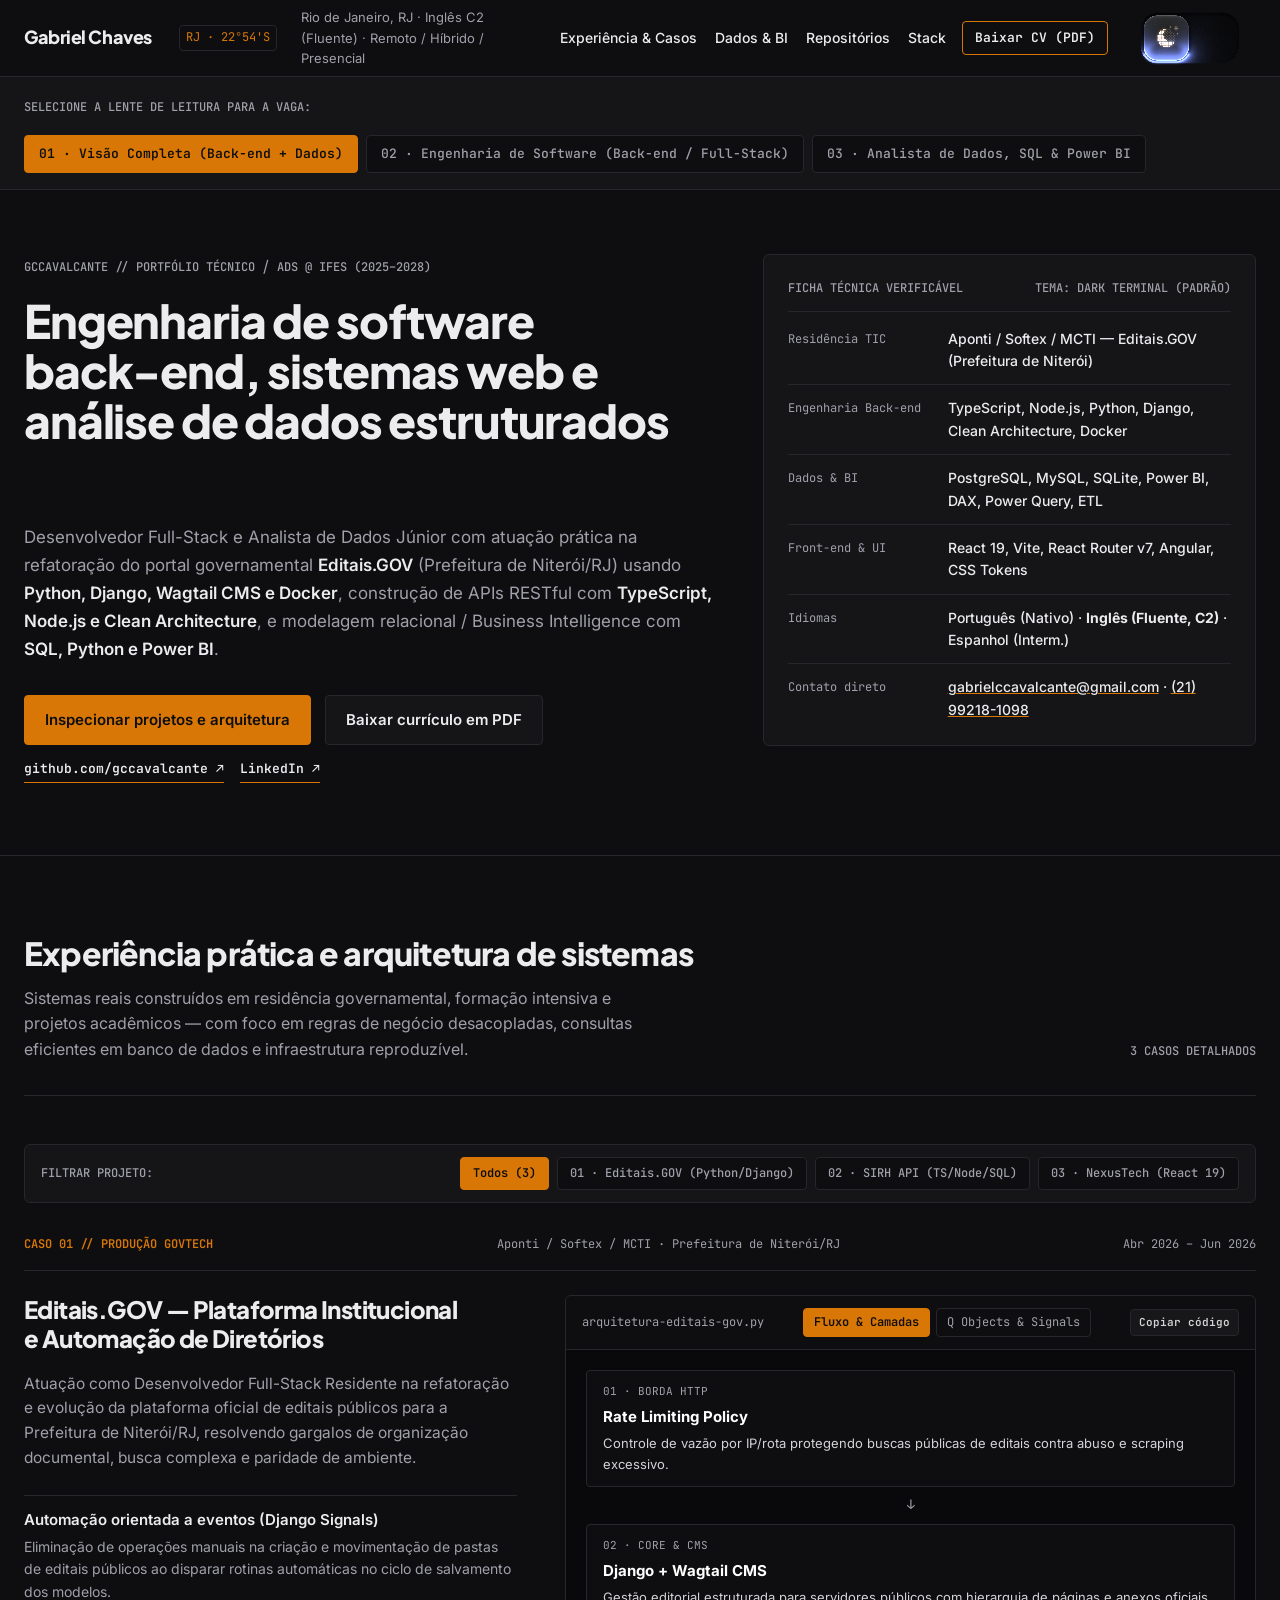
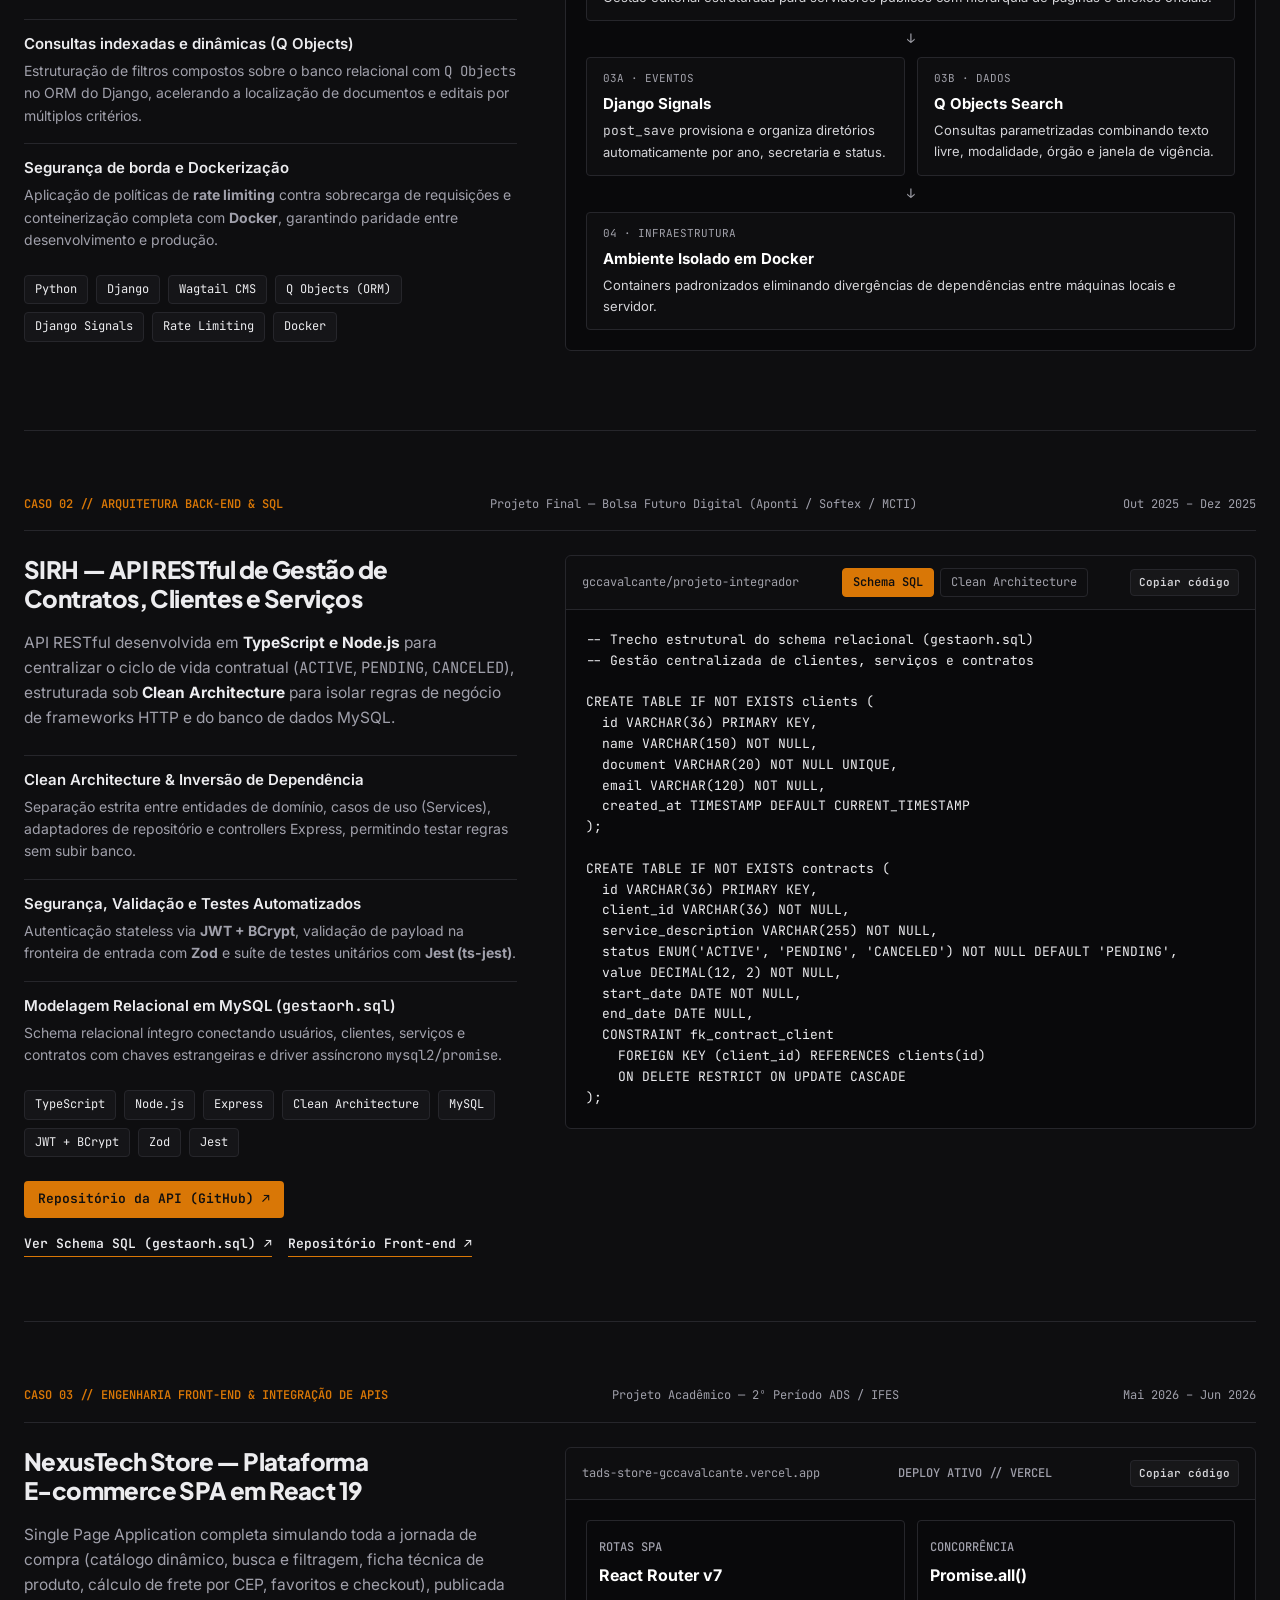
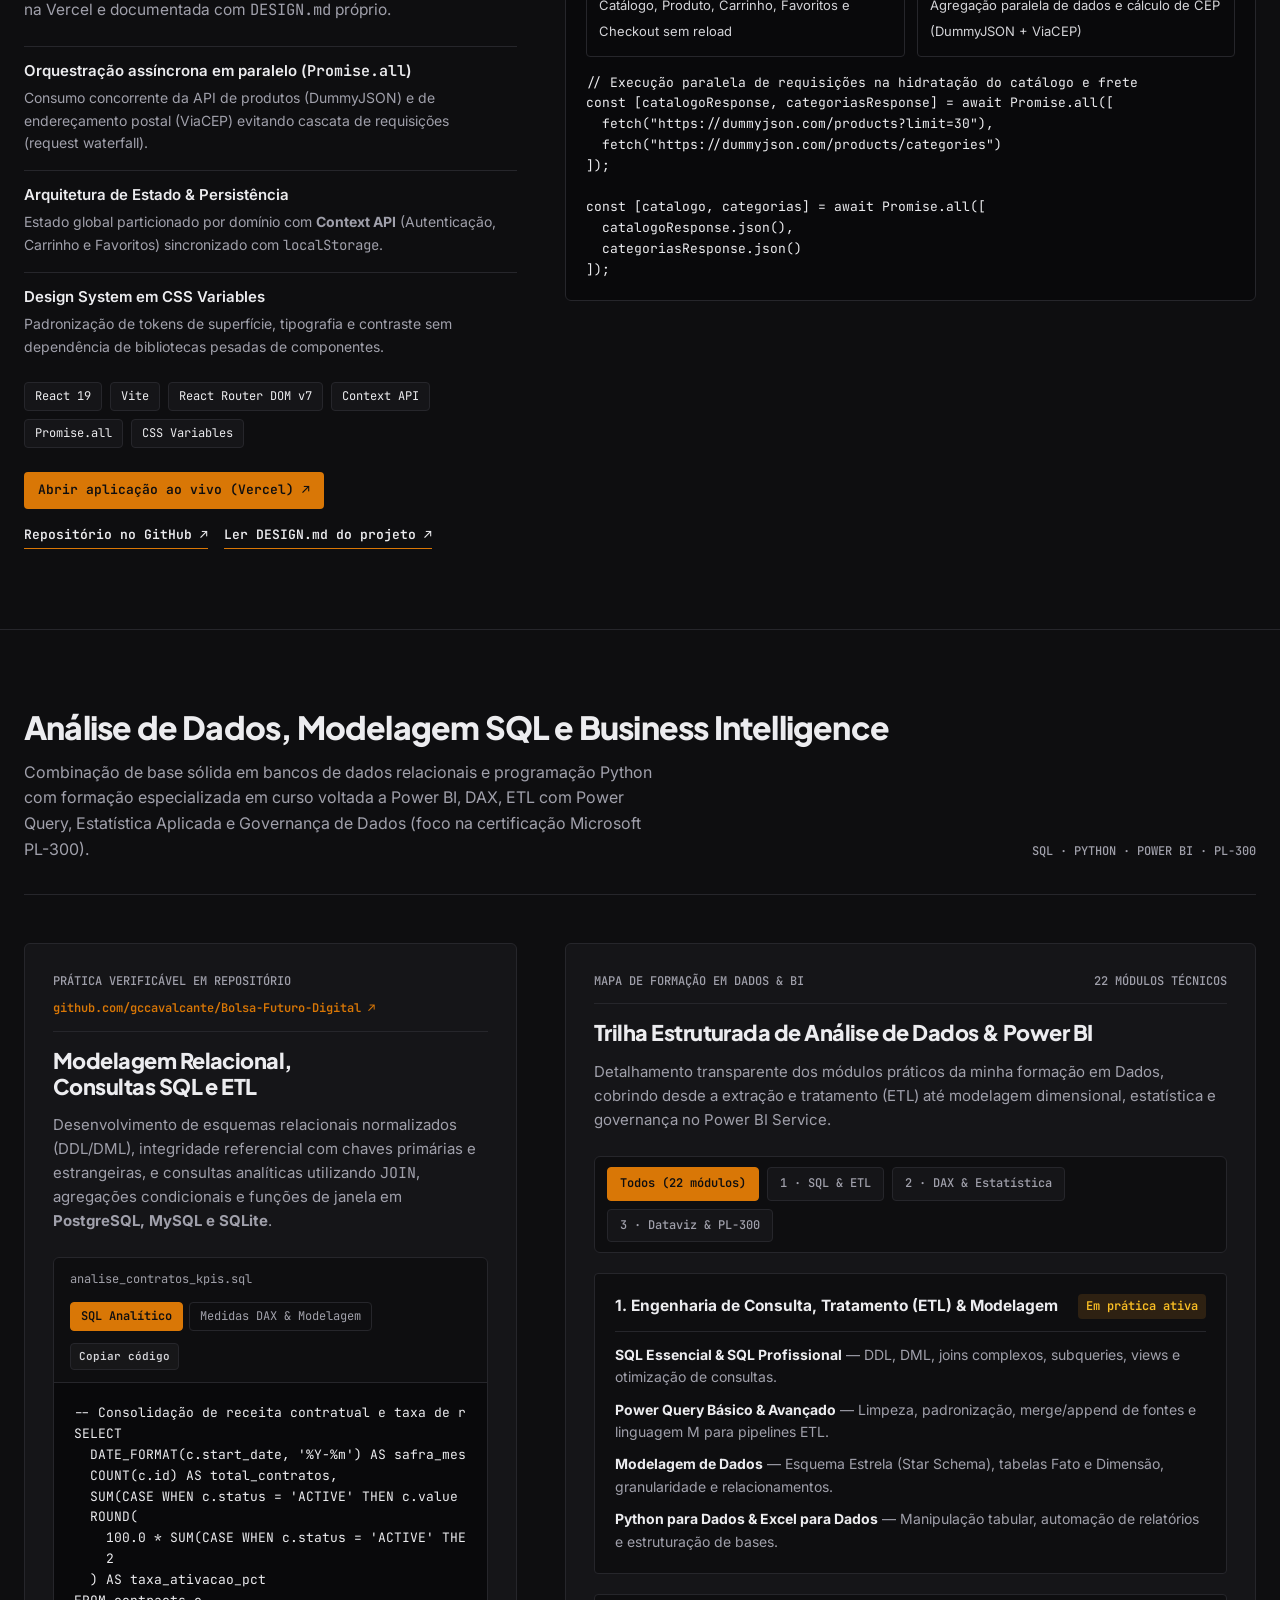
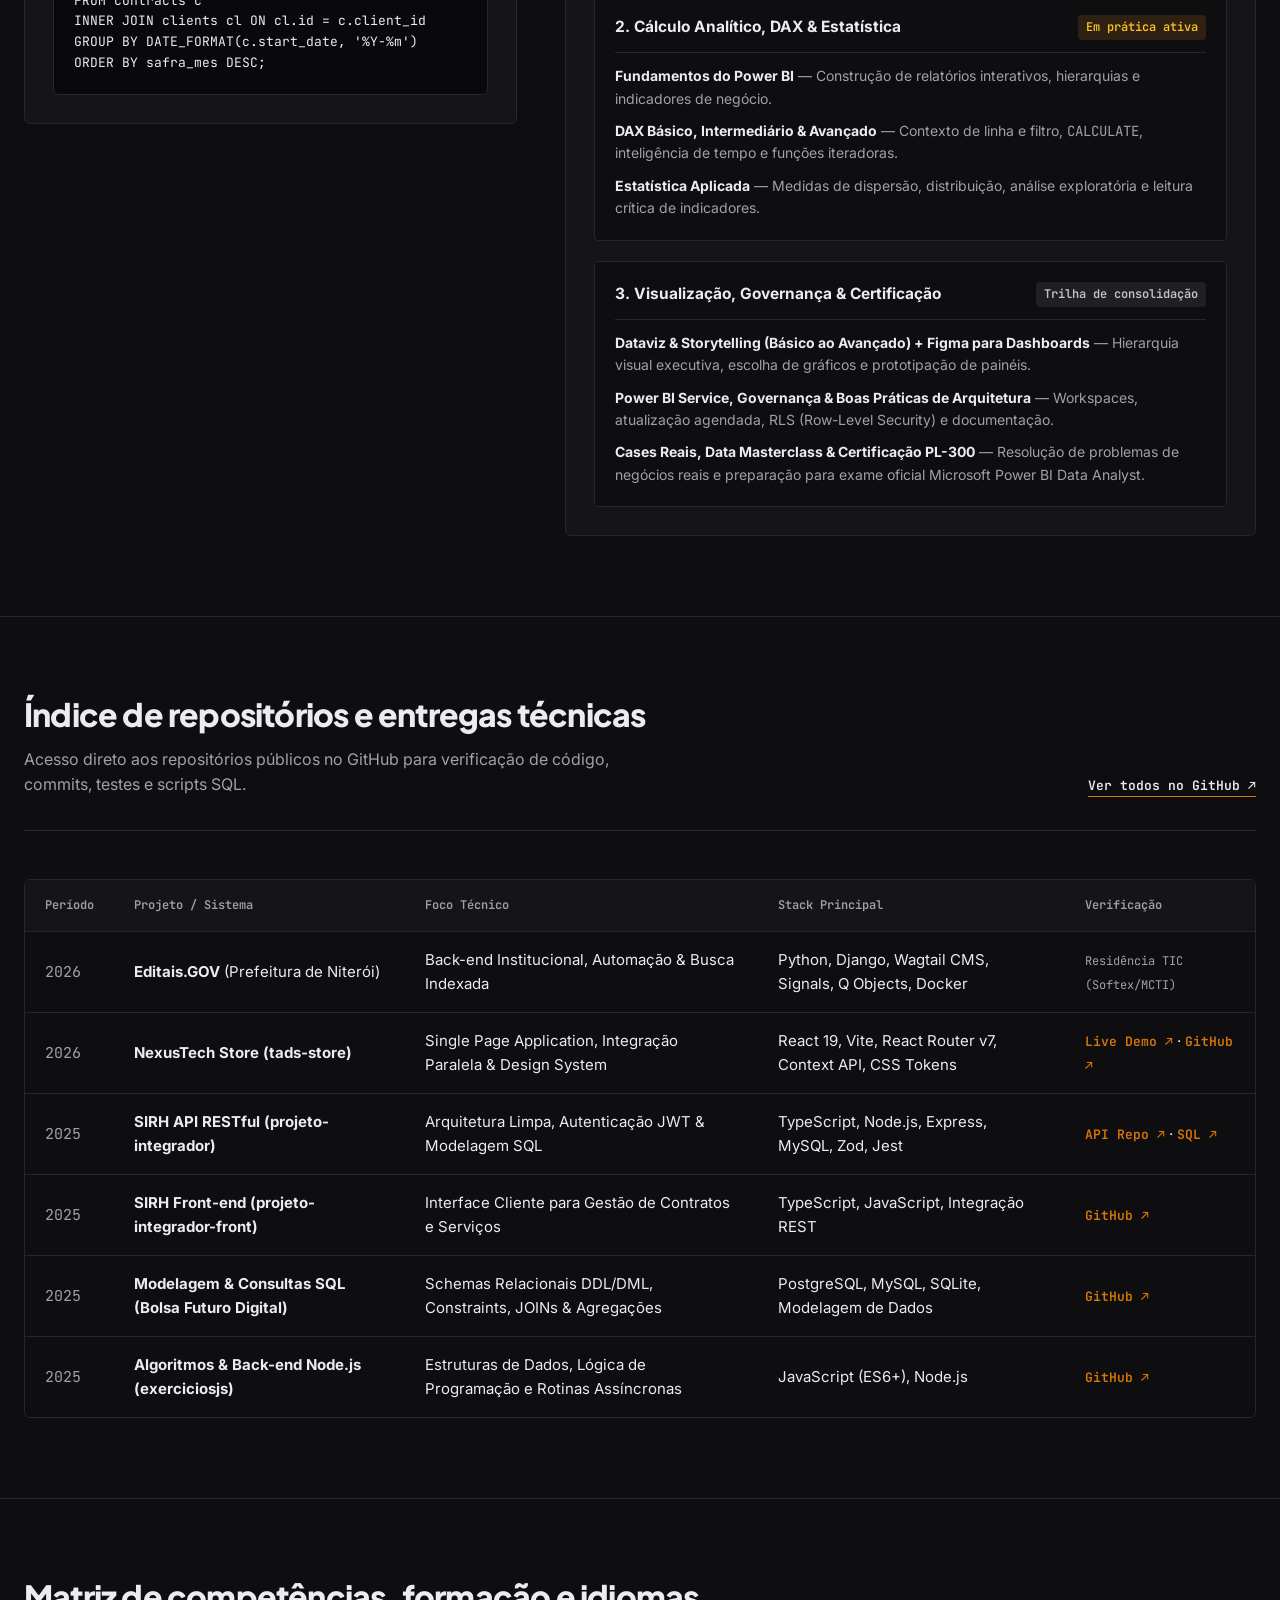
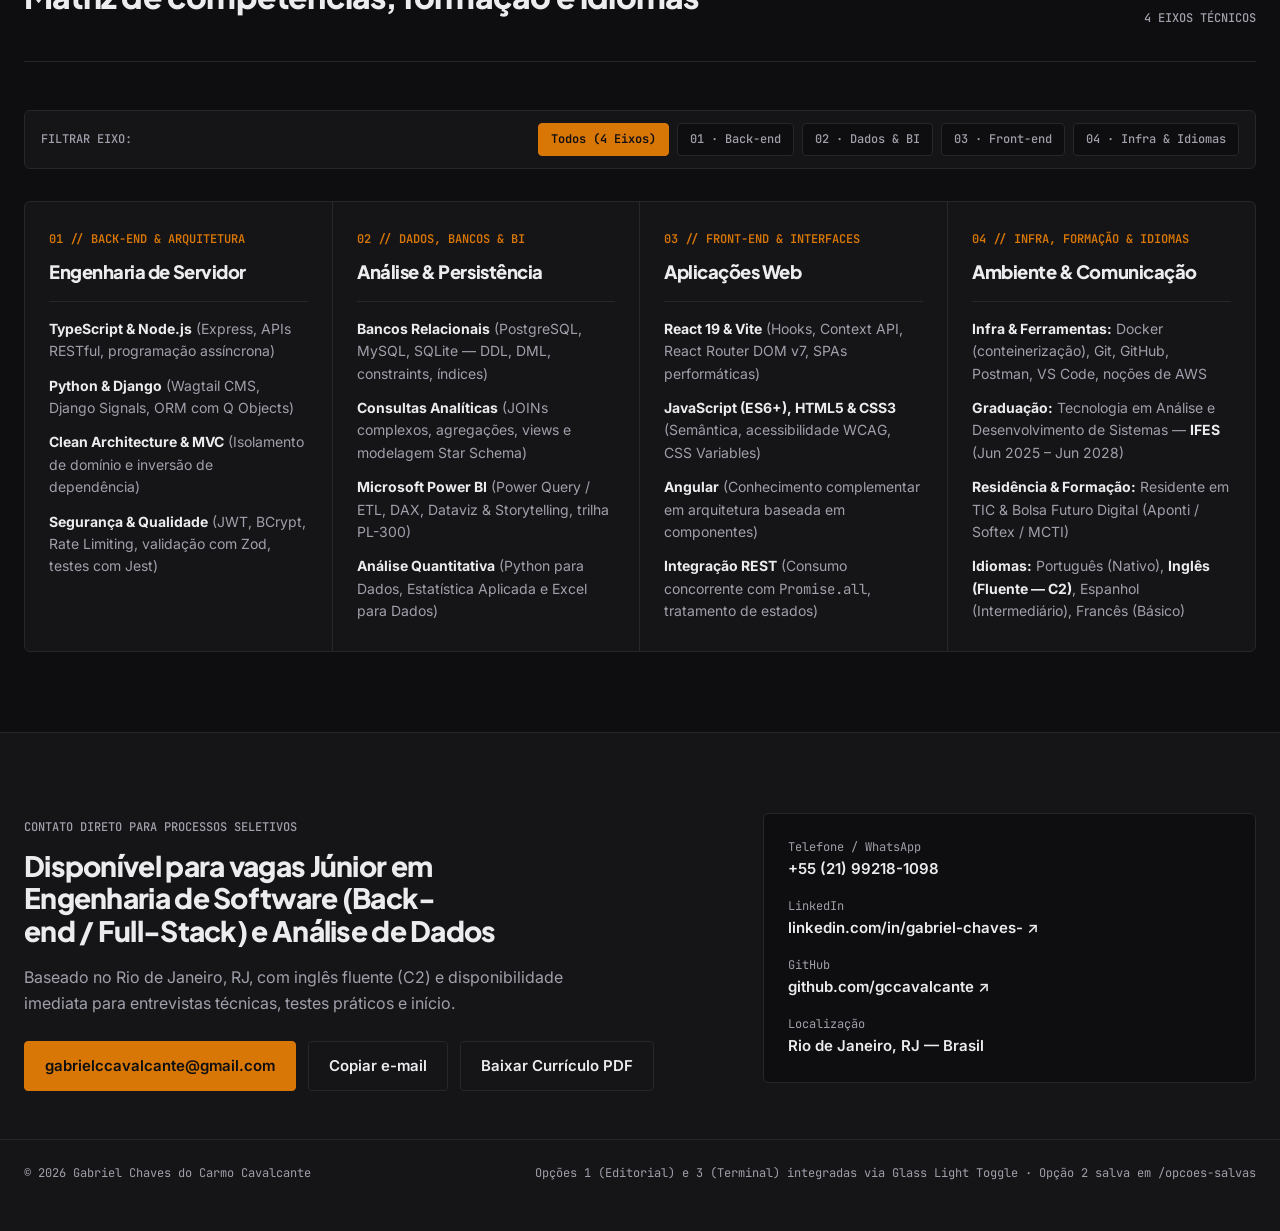
==== commit f11132ab: "feat(v2.0.0): experiencia mobile dinamica e arquivo de versoes (v1.0.0, v1.1.0, v2.0.0)" ====
--- a/index.html
+++ b/index.html
@@ -13,8 +13,8 @@
 <body>
   <a class="skip-link" href="#conteudo-principal">Ir para o conteúdo principal</a>
 
-  <!-- CABEÇALHO ESTRUTURAL COM GLASS LIGHT TOGGLE -->
-  <header class="site-header">
+  <!-- CABEÇALHO ESTRUTURAL COM GLASS LIGHT TOGGLE E BARRA MOBILE -->
+  <header class="site-header" id="site-header">
     <div class="shell header-grid">
       <div class="brand-cell">
         <a href="#topo" class="brand-name">Gabriel Chaves</a>
@@ -24,11 +24,16 @@
         <span class="meta-inline">Rio de Janeiro, RJ · Inglês C2 (Fluente) · Remoto / Híbrido / Presencial</span>
       </div>
       <nav class="nav-cell" aria-label="Navegação principal">
-        <a href="#experiencia">Experiência &amp; Casos</a>
-        <a href="#dados">Dados &amp; BI</a>
-        <a href="#arquivo">Repositórios</a>
-        <a href="#matriz">Stack</a>
-        <a href="./curriculo-gabriel-chaves.pdf" download="Curriculo-Gabriel-Chaves.pdf" class="nav-cv-link">Baixar CV (PDF)</a>
+        <div class="nav-links-desktop">
+          <a href="#experiencia" data-nav-section="experiencia">Experiência &amp; Casos</a>
+          <a href="#dados" data-nav-section="dados">Dados &amp; BI</a>
+          <a href="#arquivo" data-nav-section="arquivo">Repositórios</a>
+          <a href="#matriz" data-nav-section="matriz">Stack</a>
+        </div>
+        <a href="./curriculo-gabriel-chaves.pdf" download="Curriculo-Gabriel-Chaves.pdf" class="nav-cv-link">
+          <span class="cv-label-full">Baixar CV (PDF)</span>
+          <span class="cv-label-short">CV · PDF</span>
+        </a>
         <div class="header-toggle-slot">
           <canvas
             id="glass-toggle-header"
@@ -43,11 +48,46 @@
         </div>
       </nav>
     </div>
+
+    <!-- BARRA DE NAVEGAÇÃO RÁPIDA MOBILE (SCROLL-SPY DINÂMICO) -->
+    <nav class="mobile-section-rail" aria-label="Navegação rápida por seções">
+      <div class="shell mobile-rail-track">
+        <a href="#topo" class="mobile-rail-link is-current" data-nav-section="topo">00 · Início</a>
+        <a href="#experiencia" class="mobile-rail-link" data-nav-section="experiencia">01 · Casos (3)</a>
+        <a href="#dados" class="mobile-rail-link" data-nav-section="dados">02 · Dados &amp; BI</a>
+        <a href="#arquivo" class="mobile-rail-link" data-nav-section="arquivo">03 · Repositórios</a>
+        <a href="#matriz" class="mobile-rail-link" data-nav-section="matriz">04 · Stack</a>
+        <a href="#contato" class="mobile-rail-link" data-nav-section="contato">05 · Contato</a>
+      </div>
+    </nav>
   </header>
 
   <main id="conteudo-principal">
+    <!-- SELETOR DE LENTE TÉCNICA (NO TOPO PARA ADAPTAÇÃO IMEDIATA AO ABRIR O SITE) -->
+    <section id="topo" class="lens-bar-section" aria-label="Filtro de foco por área de atuação">
+      <div class="shell lens-bar-grid">
+        <div class="lens-label-col">
+          <span class="meta-code">SELECIONE A LENTE DE LEITURA PARA A VAGA:</span>
+        </div>
+        <div class="lens-controls" role="group" aria-label="Filtrar portfólio por foco">
+          <button type="button" class="lens-btn is-active" data-lens-target="all" aria-pressed="true">
+            <span class="lens-text-desktop">01 · Visão Completa (Back-end + Dados)</span>
+            <span class="lens-text-mobile">01 · Completa</span>
+          </button>
+          <button type="button" class="lens-btn" data-lens-target="backend" aria-pressed="false">
+            <span class="lens-text-desktop">02 · Engenharia de Software (Back-end / Full-Stack)</span>
+            <span class="lens-text-mobile">02 · Back-end</span>
+          </button>
+          <button type="button" class="lens-btn" data-lens-target="data" aria-pressed="false">
+            <span class="lens-text-desktop">03 · Analista de Dados, SQL &amp; Power BI</span>
+            <span class="lens-text-mobile">03 · Dados &amp; BI</span>
+          </button>
+        </div>
+      </div>
+    </section>
+
     <!-- HERO ASSIMÉTRICO (7 / 5 COLUNAS) -->
-    <section id="topo" class="hero-section">
+    <section class="hero-section">
       <div class="shell hero-grid">
         <div class="hero-main">
           <div class="direction-badge-line">
@@ -67,8 +107,10 @@
           <div class="hero-actions">
             <a href="#experiencia" class="btn-primary">Inspecionar projetos e arquitetura</a>
             <a href="./curriculo-gabriel-chaves.pdf" download="Curriculo-Gabriel-Chaves.pdf" class="btn-secondary">Baixar currículo em PDF</a>
-            <a href="https://github.com/gccavalcante" target="_blank" rel="noopener noreferrer" class="text-action-link">github.com/gccavalcante ↗</a>
-            <a href="https://www.linkedin.com/in/gabriel-chaves-/" target="_blank" rel="noopener noreferrer" class="text-action-link">LinkedIn ↗</a>
+            <div class="hero-Quick-links">
+              <a href="https://github.com/gccavalcante" target="_blank" rel="noopener noreferrer" class="text-action-link">github.com/gccavalcante ↗</a>
+              <a href="https://www.linkedin.com/in/gabriel-chaves-/" target="_blank" rel="noopener noreferrer" class="text-action-link">LinkedIn ↗</a>
+            </div>
           </div>
         </div>
 
@@ -94,36 +136,16 @@
               <dt>Front-end &amp; UI</dt>
               <dd>React 19, Vite, React Router v7, Angular, CSS Tokens</dd>
             </div>
-            <div class="dossier-row">
+            <div class="dossier-row dossier-row-wide">
               <dt>Idiomas</dt>
               <dd>Português (Nativo) · <strong>Inglês (Fluente, C2)</strong> · Espanhol (Interm.)</dd>
             </div>
-            <div class="dossier-row">
+            <div class="dossier-row dossier-row-wide">
               <dt>Contato direto</dt>
-              <dd><a href="mailto:gabrielccavalcante@gmail.com">gabrielccavalcante@gmail.com</a> · (21) 99218-1098</dd>
+              <dd><a href="mailto:gabrielccavalcante@gmail.com">gabrielccavalcante@gmail.com</a> · <a href="tel:+5521992181098">(21) 99218-1098</a></dd>
             </div>
           </dl>
         </aside>
-      </div>
-    </section>
-
-    <!-- SELETOR DE LENTE TÉCNICA (ELEMENTO EXCLUSIVO DO PORTFÓLIO) -->
-    <section class="lens-bar-section" aria-label="Filtro de foco por área de atuação">
-      <div class="shell lens-bar-grid">
-        <div class="lens-label-col">
-          <span class="meta-code">SELECIONE A LENTE DE LEITURA PARA A VAGA:</span>
-        </div>
-        <div class="lens-controls" role="group" aria-label="Filtrar portfólio por foco">
-          <button type="button" class="lens-btn is-active" data-lens-target="all" aria-pressed="true">
-            01 · Visão Completa (Back-end + Dados)
-          </button>
-          <button type="button" class="lens-btn" data-lens-target="backend" aria-pressed="false">
-            02 · Engenharia de Software (Back-end / Full-Stack)
-          </button>
-          <button type="button" class="lens-btn" data-lens-target="data" aria-pressed="false">
-            03 · Analista de Dados, SQL &amp; Power BI
-          </button>
-        </div>
       </div>
     </section>
 
@@ -142,8 +164,19 @@
           </div>
         </div>
 
+        <!-- NAVEGADOR INTERATIVO DE ESTUDOS DE CASO -->
+        <div class="interactive-subbar" role="group" aria-label="Selecionar estudo de caso">
+          <span class="meta-code subbar-label">FILTRAR PROJETO:</span>
+          <div class="subbar-buttons">
+            <button type="button" class="subbar-btn is-active" data-case-filter="all" aria-pressed="true">Todos (3)</button>
+            <button type="button" class="subbar-btn" data-case-filter="case-01" aria-pressed="false">01 · Editais.GOV (Python/Django)</button>
+            <button type="button" class="subbar-btn" data-case-filter="case-02" aria-pressed="false">02 · SIRH API (TS/Node/SQL)</button>
+            <button type="button" class="subbar-btn" data-case-filter="case-03" aria-pressed="false">03 · NexusTech (React 19)</button>
+          </div>
+        </div>
+
         <!-- CASO 01: EDITAIS.GOV -->
-        <article class="case-study" data-domain="backend data">
+        <article class="case-study" id="case-01" data-domain="backend data">
           <div class="case-meta-strip">
             <span class="case-index">CASO 01 // PRODUÇÃO GOVTECH</span>
             <span class="case-org">Aponti / Softex / MCTI · Prefeitura de Niterói/RJ</span>
@@ -266,7 +299,7 @@
         </article>
 
         <!-- CASO 02: SIRH API RESTFUL -->
-        <article class="case-study" data-domain="backend data">
+        <article class="case-study" id="case-02" data-domain="backend data">
           <div class="case-meta-strip">
             <span class="case-index">CASO 02 // ARQUITETURA BACK-END &amp; SQL</span>
             <span class="case-org">Projeto Final — Bolsa Futuro Digital (Aponti / Softex / MCTI)</span>
@@ -365,7 +398,7 @@
         </article>
 
         <!-- CASO 03: NEXUSTECH STORE -->
-        <article class="case-study" data-domain="backend">
+        <article class="case-study" id="case-03" data-domain="backend">
           <div class="case-meta-strip">
             <span class="case-index">CASO 03 // ENGENHARIA FRONT-END &amp; INTEGRAÇÃO DE APIS</span>
             <span class="case-org">Projeto Acadêmico — 2º Período ADS / IFES</span>
@@ -531,8 +564,17 @@
                 Detalhamento transparente dos módulos práticos da minha formação em Dados, cobrindo desde a extração e tratamento (ETL) até modelagem dimensional, estatística e governança no Power BI Service.
               </p>
 
+              <div class="interactive-subbar interactive-subbar-compact" role="group" aria-label="Filtrar eixos da formação em dados">
+                <div class="subbar-buttons">
+                  <button type="button" class="subbar-btn is-active" data-curriculum-filter="all" aria-pressed="true">Todos (22 módulos)</button>
+                  <button type="button" class="subbar-btn" data-curriculum-filter="1" aria-pressed="false">1 · SQL &amp; ETL</button>
+                  <button type="button" class="subbar-btn" data-curriculum-filter="2" aria-pressed="false">2 · DAX &amp; Estatística</button>
+                  <button type="button" class="subbar-btn" data-curriculum-filter="3" aria-pressed="false">3 · Dataviz &amp; PL-300</button>
+                </div>
+              </div>
+
               <div class="curriculum-groups">
-                <div class="curriculum-group">
+                <div class="curriculum-group" data-curriculum-axis="1">
                   <div class="curriculum-group-head">
                     <h4>1. Engenharia de Consulta, Tratamento (ETL) &amp; Modelagem</h4>
                     <span class="status-tag status-active">Em prática ativa</span>
@@ -545,7 +587,7 @@
                   </ul>
                 </div>
 
-                <div class="curriculum-group">
+                <div class="curriculum-group" data-curriculum-axis="2">
                   <div class="curriculum-group-head">
                     <h4>2. Cálculo Analítico, DAX &amp; Estatística</h4>
                     <span class="status-tag status-active">Em prática ativa</span>
@@ -557,7 +599,7 @@
                   </ul>
                 </div>
 
-                <div class="curriculum-group">
+                <div class="curriculum-group" data-curriculum-axis="3">
                   <div class="curriculum-group-head">
                     <h4>3. Visualização, Governança &amp; Certificação</h4>
                     <span class="status-tag status-progress">Trilha de consolidação</span>
@@ -603,56 +645,56 @@
             </thead>
             <tbody>
               <tr data-domain="backend data">
-                <td class="num-cell">2026</td>
-                <td><strong>Editais.GOV</strong> (Prefeitura de Niterói)</td>
-                <td>Back-end Institucional, Automação &amp; Busca Indexada</td>
-                <td>Python, Django, Wagtail CMS, Signals, Q Objects, Docker</td>
-                <td><span class="repo-badge">Residência TIC (Softex/MCTI)</span></td>
+                <td class="num-cell" data-label="Período">2026</td>
+                <td data-label="Projeto / Sistema"><strong>Editais.GOV</strong> (Prefeitura de Niterói)</td>
+                <td data-label="Foco Técnico">Back-end Institucional, Automação &amp; Busca Indexada</td>
+                <td data-label="Stack Principal">Python, Django, Wagtail CMS, Signals, Q Objects, Docker</td>
+                <td data-label="Verificação"><span class="repo-badge">Residência TIC (Softex/MCTI)</span></td>
               </tr>
               <tr data-domain="backend">
-                <td class="num-cell">2026</td>
-                <td><strong>NexusTech Store (tads-store)</strong></td>
-                <td>Single Page Application, Integração Paralela &amp; Design System</td>
-                <td>React 19, Vite, React Router v7, Context API, CSS Tokens</td>
-                <td>
+                <td class="num-cell" data-label="Período">2026</td>
+                <td data-label="Projeto / Sistema"><strong>NexusTech Store (tads-store)</strong></td>
+                <td data-label="Foco Técnico">Single Page Application, Integração Paralela &amp; Design System</td>
+                <td data-label="Stack Principal">React 19, Vite, React Router v7, Context API, CSS Tokens</td>
+                <td data-label="Verificação">
                   <a href="https://tads-store-gccavalcante.vercel.app/" target="_blank" rel="noopener noreferrer">Live Demo ↗</a> ·
                   <a href="https://github.com/gccavalcante/tads-store" target="_blank" rel="noopener noreferrer">GitHub ↗</a>
                 </td>
               </tr>
               <tr data-domain="backend data">
-                <td class="num-cell">2025</td>
-                <td><strong>SIRH API RESTful (projeto-integrador)</strong></td>
-                <td>Arquitetura Limpa, Autenticação JWT &amp; Modelagem SQL</td>
-                <td>TypeScript, Node.js, Express, MySQL, Zod, Jest</td>
-                <td>
+                <td class="num-cell" data-label="Período">2025</td>
+                <td data-label="Projeto / Sistema"><strong>SIRH API RESTful (projeto-integrador)</strong></td>
+                <td data-label="Foco Técnico">Arquitetura Limpa, Autenticação JWT &amp; Modelagem SQL</td>
+                <td data-label="Stack Principal">TypeScript, Node.js, Express, MySQL, Zod, Jest</td>
+                <td data-label="Verificação">
                   <a href="https://github.com/gccavalcante/projeto-integrador" target="_blank" rel="noopener noreferrer">API Repo ↗</a> ·
                   <a href="https://github.com/gccavalcante/projeto-integrador/blob/main/gestaorh.sql" target="_blank" rel="noopener noreferrer">SQL ↗</a>
                 </td>
               </tr>
               <tr data-domain="backend">
-                <td class="num-cell">2025</td>
-                <td><strong>SIRH Front-end (projeto-integrador-front)</strong></td>
-                <td>Interface Cliente para Gestão de Contratos e Serviços</td>
-                <td>TypeScript, JavaScript, Integração REST</td>
-                <td>
+                <td class="num-cell" data-label="Período">2025</td>
+                <td data-label="Projeto / Sistema"><strong>SIRH Front-end (projeto-integrador-front)</strong></td>
+                <td data-label="Foco Técnico">Interface Cliente para Gestão de Contratos e Serviços</td>
+                <td data-label="Stack Principal">TypeScript, JavaScript, Integração REST</td>
+                <td data-label="Verificação">
                   <a href="https://github.com/gccavalcante/projeto-integrador-front" target="_blank" rel="noopener noreferrer">GitHub ↗</a>
                 </td>
               </tr>
               <tr data-domain="data backend">
-                <td class="num-cell">2025</td>
-                <td><strong>Modelagem &amp; Consultas SQL (Bolsa Futuro Digital)</strong></td>
-                <td>Schemas Relacionais DDL/DML, Constraints, JOINs &amp; Agregações</td>
-                <td>PostgreSQL, MySQL, SQLite, Modelagem de Dados</td>
-                <td>
+                <td class="num-cell" data-label="Período">2025</td>
+                <td data-label="Projeto / Sistema"><strong>Modelagem &amp; Consultas SQL (Bolsa Futuro Digital)</strong></td>
+                <td data-label="Foco Técnico">Schemas Relacionais DDL/DML, Constraints, JOINs &amp; Agregações</td>
+                <td data-label="Stack Principal">PostgreSQL, MySQL, SQLite, Modelagem de Dados</td>
+                <td data-label="Verificação">
                   <a href="https://github.com/gccavalcante/Bolsa-Futuro-Digital" target="_blank" rel="noopener noreferrer">GitHub ↗</a>
                 </td>
               </tr>
               <tr data-domain="backend">
-                <td class="num-cell">2025</td>
-                <td><strong>Algoritmos &amp; Back-end Node.js (exerciciosjs)</strong></td>
-                <td>Estruturas de Dados, Lógica de Programação e Rotinas Assíncronas</td>
-                <td>JavaScript (ES6+), Node.js</td>
-                <td>
+                <td class="num-cell" data-label="Período">2025</td>
+                <td data-label="Projeto / Sistema"><strong>Algoritmos &amp; Back-end Node.js (exerciciosjs)</strong></td>
+                <td data-label="Foco Técnico">Estruturas de Dados, Lógica de Programação e Rotinas Assíncronas</td>
+                <td data-label="Stack Principal">JavaScript (ES6+), Node.js</td>
+                <td data-label="Verificação">
                   <a href="https://github.com/gccavalcante/exerciciosjs" target="_blank" rel="noopener noreferrer">GitHub ↗</a>
                 </td>
               </tr>
@@ -674,8 +716,19 @@
           </div>
         </div>
 
+        <div class="interactive-subbar" role="group" aria-label="Selecionar eixo da matriz de competências">
+          <span class="meta-code subbar-label">FILTRAR EIXO:</span>
+          <div class="subbar-buttons">
+            <button type="button" class="subbar-btn is-active" data-matrix-filter="all" aria-pressed="true">Todos (4 Eixos)</button>
+            <button type="button" class="subbar-btn" data-matrix-filter="1" aria-pressed="false">01 · Back-end</button>
+            <button type="button" class="subbar-btn" data-matrix-filter="2" aria-pressed="false">02 · Dados &amp; BI</button>
+            <button type="button" class="subbar-btn" data-matrix-filter="3" aria-pressed="false">03 · Front-end</button>
+            <button type="button" class="subbar-btn" data-matrix-filter="4" aria-pressed="false">04 · Infra &amp; Idiomas</button>
+          </div>
+        </div>
+
         <div class="matrix-four-cols">
-          <div class="matrix-col">
+          <div class="matrix-col" data-matrix-axis="1">
             <span class="matrix-index">01 // BACK-END &amp; ARQUITETURA</span>
             <h3 class="matrix-heading">Engenharia de Servidor</h3>
             <ul class="matrix-list">
@@ -686,7 +739,7 @@
             </ul>
           </div>
 
-          <div class="matrix-col">
+          <div class="matrix-col" data-matrix-axis="2">
             <span class="matrix-index">02 // DADOS, BANCOS &amp; BI</span>
             <h3 class="matrix-heading">Análise &amp; Persistência</h3>
             <ul class="matrix-list">
@@ -697,7 +750,7 @@
             </ul>
           </div>
 
-          <div class="matrix-col">
+          <div class="matrix-col" data-matrix-axis="3">
             <span class="matrix-index">03 // FRONT-END &amp; INTERFACES</span>
             <h3 class="matrix-heading">Aplicações Web</h3>
             <ul class="matrix-list">
@@ -708,7 +761,7 @@
             </ul>
           </div>
 
-          <div class="matrix-col">
+          <div class="matrix-col" data-matrix-axis="4">
             <span class="matrix-index">04 // INFRA, FORMAÇÃO &amp; IDIOMAS</span>
             <h3 class="matrix-heading">Ambiente &amp; Comunicação</h3>
             <ul class="matrix-list">
--- a/styles.css
+++ b/styles.css
@@ -117,6 +117,7 @@
 html {
   font-size: 16px;
   scroll-behavior: smooth;
+  scroll-padding-top: calc(var(--header-h, 88px) + 14px);
   overflow-x: clip;
 }
 
@@ -252,16 +253,23 @@
 .nav-cell {
   display: flex;
   align-items: center;
-  gap: 18px;
+  gap: 16px;
   font-size: 0.875rem;
   font-weight: 500;
 }
 
+.nav-links-desktop {
+  display: flex;
+  align-items: center;
+  gap: 18px;
+}
+
 .nav-cell a {
-  transition: color 150ms ease-out;
-}
-
-.nav-cell a:hover {
+  transition: color 150ms ease-out, border-color 150ms ease-out, background-color 150ms ease-out;
+}
+
+.nav-cell a:hover,
+.nav-links-desktop a.is-current {
   color: var(--cor-acento);
 }
 
@@ -272,6 +280,11 @@
   border: 1px solid var(--cor-borda-forte);
   border-radius: var(--raio-curto);
   font-weight: 600;
+  white-space: nowrap;
+}
+
+.cv-label-short {
+  display: none;
 }
 
 .nav-cv-link:hover {
@@ -284,6 +297,7 @@
 .header-toggle-slot {
   display: flex;
   align-items: center;
+  flex-shrink: 0;
 }
 
 .glass-toggle-canvas {
@@ -293,6 +307,48 @@
   touch-action: none;
   user-select: none;
   -webkit-user-select: none;
+}
+
+/* Barra de navegação rápida mobile (scroll-spy horizontal) */
+.mobile-section-rail {
+  display: none;
+  border-top: 1px solid var(--cor-borda);
+  background-color: var(--cor-superficie);
+}
+
+.mobile-rail-track {
+  display: flex;
+  align-items: center;
+  gap: 6px;
+  overflow-x: auto;
+  scrollbar-width: none;
+  -ms-overflow-style: none;
+  padding-block: 6px;
+}
+
+.mobile-rail-track::-webkit-scrollbar {
+  display: none;
+}
+
+.mobile-rail-link {
+  font-family: var(--font-mono);
+  font-size: 0.75rem;
+  font-weight: 500;
+  color: var(--cor-suave);
+  padding: 5px 10px;
+  border: 1px solid var(--cor-borda);
+  border-radius: var(--raio-curto);
+  background-color: var(--cor-fundo);
+  white-space: nowrap;
+  flex-shrink: 0;
+  transition: color 150ms ease-out, border-color 150ms ease-out, background-color 150ms ease-out;
+}
+
+.mobile-rail-link.is-current {
+  background-color: var(--cor-acento);
+  border-color: var(--cor-acento);
+  color: var(--cor-acento-tinta);
+  font-weight: 600;
 }
 
 /* Crossfade Óptico Suave entre as Fontes Display (Plus Jakarta Sans <-> Syne) */
@@ -400,6 +456,12 @@
   display: flex;
   flex-wrap: wrap;
   align-items: center;
+  gap: 14px;
+}
+
+.hero-Quick-links {
+  display: inline-flex;
+  align-items: center;
   gap: 16px;
 }
 
@@ -557,8 +619,90 @@
   font-weight: 600;
 }
 
-.is-dimmed-by-lens {
+.lens-text-mobile {
+  display: none;
+}
+
+.is-dimmed-by-lens,
+.is-filtered-out {
   display: none !important;
+}
+
+/* Barras de filtro rápido interativas por seção (Casos, Currículo Dados, Matriz) */
+.interactive-subbar {
+  display: flex;
+  flex-wrap: wrap;
+  align-items: center;
+  justify-content: space-between;
+  gap: 12px;
+  padding: 12px 16px;
+  margin-bottom: 32px;
+  background-color: var(--cor-superficie);
+  border: 1px solid var(--cor-borda);
+  border-radius: var(--raio-medio);
+}
+
+.interactive-subbar-compact {
+  padding: 10px 12px;
+  margin-bottom: 20px;
+  background-color: var(--cor-fundo);
+}
+
+.subbar-label {
+  flex-shrink: 0;
+}
+
+.subbar-buttons {
+  display: flex;
+  flex-wrap: wrap;
+  gap: 8px;
+}
+
+.subbar-btn {
+  font-family: var(--font-mono);
+  font-size: 0.75rem;
+  font-weight: 500;
+  padding: 6px 12px;
+  border: 1px solid var(--cor-borda);
+  border-radius: var(--raio-curto);
+  background-color: var(--cor-fundo);
+  color: var(--cor-suave);
+  white-space: nowrap;
+  transition: border-color 150ms ease-out, color 150ms ease-out, background-color 150ms ease-out;
+}
+
+.interactive-subbar-compact .subbar-btn {
+  background-color: var(--cor-superficie);
+}
+
+.subbar-btn:hover {
+  border-color: var(--cor-texto);
+  color: var(--cor-texto);
+}
+
+.subbar-btn.is-active,
+.subbar-btn.is-active:hover {
+  background-color: var(--cor-acento);
+  border-color: var(--cor-acento);
+  color: var(--cor-acento-tinta);
+  font-weight: 600;
+}
+
+.code-copy-btn {
+  font-family: var(--font-mono);
+  font-size: 0.6875rem;
+  font-weight: 600;
+  padding: 4px 8px;
+  border-radius: var(--raio-curto);
+  border: 1px solid var(--cor-painel-borda);
+  color: #D4D4D8;
+  background-color: rgba(255, 255, 255, 0.04);
+  transition: border-color 150ms ease-out, color 150ms ease-out, background-color 150ms ease-out;
+}
+
+.code-copy-btn:hover {
+  border-color: var(--cor-acento);
+  color: #FFFFFF;
 }
 
 /* ==========================================================================
@@ -1166,8 +1310,19 @@
 }
 
 /* ==========================================================================
-   RESPONSIVIDADE (TABLET 768PX E MOBILE 390PX) & REDUCED MOTION
+   RESPONSIVIDADE DINÂMICA (TABLET, MOBILE E MINI-VIEWPORTS) & REDUCED MOTION
    ========================================================================== */
+
+@media (max-width: 1080px) {
+  .status-cell {
+    display: none;
+  }
+
+  .header-grid {
+    grid-template-columns: auto auto;
+    justify-content: space-between;
+  }
+}
 
 @media (max-width: 1024px) {
   .hero-grid,
@@ -1175,7 +1330,7 @@
   .data-split-grid,
   .footer-grid {
     grid-template-columns: 1fr;
-    gap: 32px;
+    gap: 28px;
   }
 
   .matrix-four-cols {
@@ -1190,35 +1345,346 @@
   .matrix-col:nth-child(2) {
     border-bottom: 1px solid var(--cor-borda);
   }
-
-  .status-cell {
+}
+
+@media (max-width: 900px) {
+  .nav-links-desktop {
     display: none;
   }
+
+  .mobile-section-rail {
+    display: block;
+  }
+
+  .header-grid {
+    min-height: 58px;
+    padding-block: 4px;
+    gap: 12px;
+  }
+
+  .glass-toggle-canvas {
+    width: 108px;
+    height: 56px;
+  }
+}
+
+@media (max-width: 768px) {
+  .shell {
+    padding-inline: 16px;
+  }
+
+  .cv-label-full {
+    display: none;
+  }
+
+  .cv-label-short {
+    display: inline;
+  }
+
+  .nav-cell {
+    gap: 8px;
+  }
+
+  .nav-cv-link {
+    padding: 5px 10px;
+    font-size: 0.75rem;
+  }
+
+  /* Lente de leitura compacta em linha única no topo mobile */
+  .lens-bar-section {
+    padding-block: 10px;
+  }
+
+  .lens-bar-grid {
+    flex-direction: column;
+    align-items: stretch;
+    gap: 8px;
+  }
+
+  .lens-label-col .meta-code {
+    font-size: 0.6875rem;
+  }
+
+  .lens-controls {
+    display: grid;
+    grid-template-columns: repeat(3, minmax(0, 1fr));
+    gap: 6px;
+    width: 100%;
+  }
+
+  .lens-btn {
+    padding: 7px 4px;
+    font-size: 0.72rem;
+    text-align: center;
+    justify-content: center;
+    white-space: nowrap;
+  }
+
+  .lens-text-desktop {
+    display: none;
+  }
+
+  .lens-text-mobile {
+    display: inline;
+  }
+
+  /* Hero dimensionado dinamicamente para caber na abertura mobile */
+  .hero-section {
+    padding-block: 16px 24px;
+  }
+
+  .direction-badge-line {
+    margin-bottom: 8px;
+  }
+
+  .hero-title {
+    font-size: clamp(1.42rem, 5.5vw, 2.05rem);
+    line-height: 1.12;
+    margin-bottom: 10px;
+  }
+
+  .hero-lead {
+    font-size: 0.875rem;
+    line-height: 1.5;
+    margin-bottom: 14px;
+  }
+
+  .hero-actions {
+    display: grid;
+    grid-template-columns: 1fr 1fr;
+    gap: 8px;
+    width: 100%;
+  }
+
+  .hero-actions .btn-primary,
+  .hero-actions .btn-secondary {
+    width: 100%;
+    padding: 9px 10px;
+    font-size: 0.78rem;
+    text-align: center;
+  }
+
+  .hero-Quick-links {
+    grid-column: 1 / -1;
+    display: grid;
+    grid-template-columns: 1fr 1fr;
+    gap: 8px;
+    width: 100%;
+  }
+
+  .hero-Quick-links .text-action-link {
+    display: flex;
+    align-items: center;
+    justify-content: center;
+    padding: 7px 8px;
+    background-color: var(--cor-superficie);
+    border: 1px solid var(--cor-borda);
+    border-radius: var(--raio-curto);
+    text-align: center;
+    font-size: 0.72rem;
+    white-space: nowrap;
+  }
+
+  /* Ficha Técnica em Grade 2x2 Compacta no Mobile */
+  .hero-dossier {
+    padding: 14px;
+  }
+
+  .dossier-header {
+    padding-bottom: 8px;
+    margin-bottom: 10px;
+    flex-wrap: wrap;
+    gap: 6px;
+  }
+
+  .dossier-list {
+    grid-template-columns: repeat(2, minmax(0, 1fr));
+    gap: 8px;
+  }
+
+  .dossier-row {
+    grid-template-columns: 1fr;
+    gap: 3px;
+    padding: 8px 10px;
+    border: 1px solid var(--cor-borda);
+    border-radius: var(--raio-curto);
+    background-color: var(--cor-fundo);
+    font-size: 0.78rem;
+    line-height: 1.4;
+  }
+
+  .dossier-row:last-child {
+    padding-bottom: 8px;
+    border-bottom: 1px solid var(--cor-borda);
+  }
+
+  .dossier-row-wide {
+    grid-column: 1 / -1;
+  }
+
+  /* Barras interativas de filtro com rolagem suave por toque no mobile */
+  .interactive-subbar {
+    padding: 10px 12px;
+    margin-bottom: 24px;
+    gap: 8px;
+  }
+
+  .subbar-buttons {
+    flex-wrap: nowrap;
+    overflow-x: auto;
+    width: 100%;
+    scrollbar-width: none;
+    -ms-overflow-style: none;
+    padding-bottom: 2px;
+  }
+
+  .subbar-buttons::-webkit-scrollbar {
+    display: none;
+  }
+
+  .subbar-btn {
+    flex-shrink: 0;
+    padding: 7px 12px;
+  }
+
+  /* Transformação da Tabela de Repositórios em Cards Estruturados Mobile (Zero Scroll Horizontal) */
+  .table-scroll-wrap {
+    border: none;
+    border-radius: 0;
+    overflow-x: visible;
+  }
+
+  .repo-table,
+  .repo-table tbody {
+    display: grid;
+    gap: 12px;
+    width: 100%;
+  }
+
+  .repo-table thead {
+    position: absolute;
+    width: 1px;
+    height: 1px;
+    padding: 0;
+    margin: -1px;
+    overflow: hidden;
+    clip: rect(0, 0, 0, 0);
+    white-space: nowrap;
+    border: 0;
+  }
+
+  .repo-table tbody tr {
+    display: grid;
+    gap: 6px;
+    padding: 14px 16px;
+    background-color: var(--cor-superficie);
+    border: 1px solid var(--cor-borda);
+    border-radius: var(--raio-medio);
+  }
+
+  .repo-table td {
+    display: block;
+    padding: 5px 0;
+    border-bottom: 1px solid var(--cor-borda);
+    font-size: 0.84375rem;
+    line-height: 1.45;
+  }
+
+  .repo-table td:last-child {
+    border-bottom: none;
+    padding-bottom: 0;
+    padding-top: 6px;
+  }
+
+  .repo-table td::before {
+    content: attr(data-label);
+    display: block;
+    font-family: var(--font-mono);
+    font-size: 0.6875rem;
+    font-weight: 600;
+    color: var(--cor-suave);
+    text-transform: uppercase;
+    margin-bottom: 2px;
+  }
 }
 
 @media (max-width: 680px) {
-  .header-grid {
-    grid-template-columns: 1fr;
-    gap: 12px;
-    padding-block: 12px;
-  }
-
-  .nav-cell {
-    flex-wrap: wrap;
-    gap: 12px;
-  }
-
-  .hero-section,
   .cases-section,
   .data-section,
   .archive-section,
   .matrix-section {
-    padding-block: 48px;
-  }
-
-  .dossier-row {
+    padding-block: 40px;
+  }
+
+  .section-heading-row {
+    padding-bottom: 20px;
+    margin-bottom: 24px;
+    gap: 12px;
+  }
+
+  .case-study {
+    padding-bottom: 40px;
+    margin-bottom: 40px;
+  }
+
+  .case-title {
+    font-size: 1.25rem;
+  }
+
+  .case-links {
+    display: grid;
     grid-template-columns: 1fr;
-    gap: 4px;
+    gap: 10px;
+  }
+
+  .case-link-primary,
+  .case-link-secondary {
+    display: flex;
+    justify-content: center;
+    align-items: center;
+    text-align: center;
+    padding: 10px 14px;
+    border-radius: var(--raio-curto);
+  }
+
+  .case-link-secondary {
+    background-color: var(--cor-superficie);
+    border: 1px solid var(--cor-borda);
+  }
+
+  .artifact-header {
+    padding: 10px 12px;
+    gap: 8px;
+  }
+
+  .artifact-tabs {
+    display: grid;
+    grid-template-columns: repeat(2, minmax(0, 1fr));
+    width: 100%;
+    gap: 6px;
+  }
+
+  .artifact-tab {
+    text-align: center;
+    padding: 7px 8px;
+    font-size: 0.72rem;
+  }
+
+  .artifact-panel {
+    padding: 14px;
+  }
+
+  .code-view {
+    font-size: 0.75rem;
+    line-height: 1.5;
+  }
+
+  .data-card-block {
+    padding: 18px 16px;
+  }
+
+  .curriculum-group {
+    padding: 14px;
   }
 
   .arch-split,
@@ -1228,12 +1694,57 @@
   }
 
   .matrix-col {
+    padding: 20px 16px;
     border-right: none;
     border-bottom: 1px solid var(--cor-borda);
   }
 
   .matrix-col:last-child {
     border-bottom: none;
+  }
+
+  .site-footer {
+    padding-top: 48px;
+    padding-bottom: 36px;
+  }
+
+  .footer-contact-actions {
+    display: grid;
+    grid-template-columns: 1fr;
+    gap: 10px;
+  }
+
+  .footer-contact-actions .btn-primary,
+  .footer-contact-actions .btn-secondary {
+    width: 100%;
+  }
+}
+
+@media (max-width: 480px) {
+  .brand-name {
+    font-size: 1rem;
+    white-space: nowrap;
+  }
+
+  .spec-coord {
+    display: none;
+  }
+
+  .glass-toggle-canvas {
+    width: 96px;
+    height: 50px;
+  }
+
+  .hero-grid {
+    gap: 18px;
+  }
+}
+
+@media (max-width: 345px) {
+  .dossier-list,
+  .lens-controls,
+  .hero-Quick-links {
+    grid-template-columns: 1fr;
   }
 }
 
